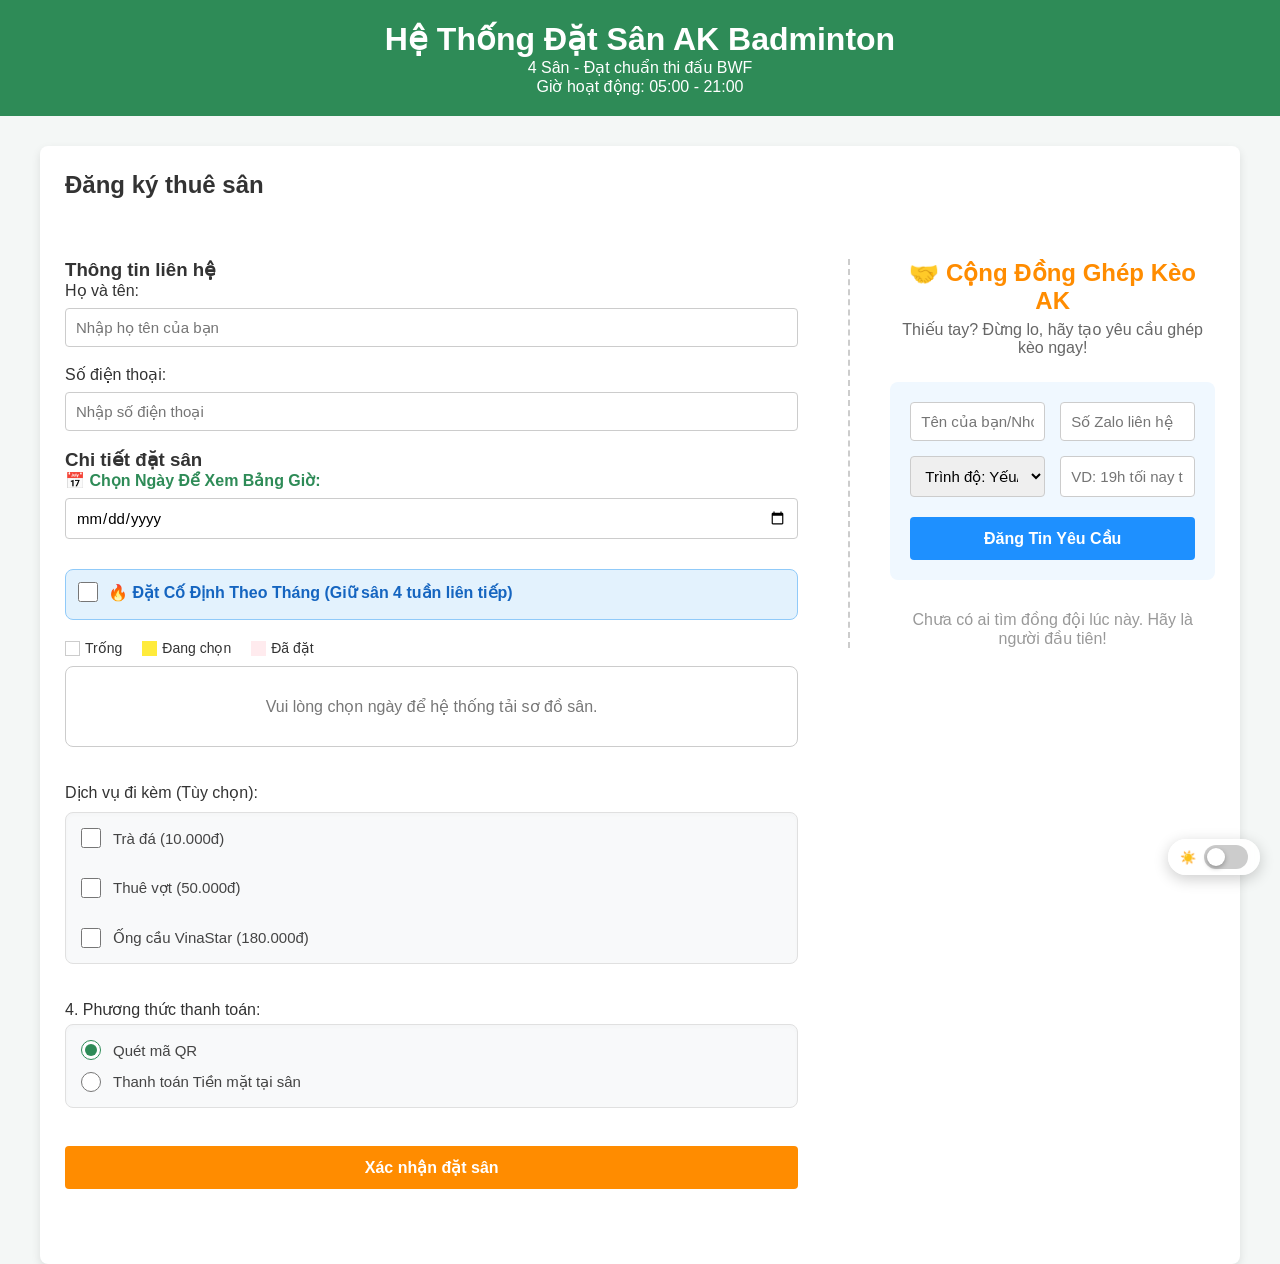
==== index.html @ 16381c59 "Add files via upload" ====
<!DOCTYPE html>
<html lang="vi">
<head>
    <meta charset="UTF-8">
    <meta name="viewport" content="width=device-width, initial-scale=1.0">
    <title>AK Badminton</title>
    <link rel="stylesheet" href="style.css">
    <script src="https://cdn.jsdelivr.net/npm/canvas-confetti@1.6.0/dist/confetti.browser.min.js"></script>
</head>
<body>

    <label class="theme-toggle-container" for="theme-toggle-checkbox">
        <span id="theme-label-text" class="theme-label-text">☀️</span>
        <div class="ios-switch">
            <input type="checkbox" id="theme-toggle-checkbox">
            <span class="slider"></span>
        </div>
    </label>

    <header>
        <h1>Hệ Thống Đặt Sân AK Badminton</h1>
        <p>4 Sân - Đạt chuẩn thi đấu BWF</p>
        <p>Giờ hoạt động: 05:00 - 21:00</p>
    </header>

    <main>
        <h2>Đăng ký thuê sân</h2>
        
        <form id="booking-form">
            <h3>Thông tin liên hệ</h3>
            <label for="customer-name">Họ và tên:</label>
            <input type="text" id="customer-name" placeholder="Nhập họ tên của bạn" required>
            <br><br>

            <label for="customer-phone">Số điện thoại:</label>
            <input type="tel" id="customer-phone" placeholder="Nhập số điện thoại" required>
            <br><br>

            <h3>Chi tiết đặt sân</h3>

            <label for="booking-date" style="font-size: 16px; font-weight: bold; color: #2E8B57;">📅 Chọn Ngày Để Xem Bảng Giờ:</label>
            <input type="date" id="booking-date" required style="margin-bottom: 15px;">
            
            <div class="recurring-box">
                <label class="recurring-label">
                    <input type="checkbox" id="recurring-booking" class="recurring-checkbox"> 
                    🔥 Đặt Cố Định Theo Tháng (Giữ sân 4 tuần liên tiếp)
                </label>
            </div>

            <div class="matrix-legend" style="display: flex; gap: 20px; margin-top: 20px; margin-bottom: 10px; font-size: 14px;">
                <span style="display: flex; align-items: center; gap: 5px;"><div style="width:15px; height:15px; border:1px solid #ccc; background:#fff;"></div> Trống</span>
                <span style="display: flex; align-items: center; gap: 5px;"><div style="width:15px; height:15px; background:#ffeb3b;"></div> Đang chọn</span>
                <span style="display: flex; align-items: center; gap: 5px;"><div style="width:15px; height:15px; background:#ffebee;"></div> Đã đặt</span>
            </div>

            <div class="matrix-container" id="matrix-container">
                <p style="text-align:center; color:#777; padding: 30px;">Vui lòng chọn ngày để hệ thống tải sơ đồ sân.</p>
            </div>
            <br><br>
        
            <label>Dịch vụ đi kèm (Tùy chọn):</label>
            <div class="services-group">
                <label><input type="checkbox" class="service-item" value="Trà đá" data-price="10000"> Trà đá (10.000đ)</label><br>
                <label><input type="checkbox" class="service-item" value="Thuê vợt" data-price="50000"> Thuê vợt (50.000đ)</label><br>
                <label><input type="checkbox" class="service-item" value="Ống cầu" data-price="180000"> Ống cầu VinaStar (180.000đ)</label>
            </div>
            <br><br>

            <label>4. Phương thức thanh toán:</label>
            <div class="services-group" style="margin-top: 5px;">
                <label><input type="radio" name="payment-method" value="qr" checked> Quét mã QR</label>
                <label><input type="radio" name="payment-method" value="cash"> Thanh toán Tiền mặt tại sân</label>
            </div>
            <br>

            <button type="submit" id="submit-btn">Xác nhận đặt sân</button>
        </form>

        <div id="booking-ticket" style="display: none;">
            <h3>🎟️ PHIẾU ĐẶT SÂN AK Badminton</h3>
            <p><strong>Khách hàng:</strong> <span id="ticket-name"></span></p>
            <p><strong>Liên hệ:</strong> <span id="ticket-contact"></span></p>
            <p><strong>Ngày đặt:</strong> <span id="ticket-date"></span></p>
            <p><strong>Sân:</strong> <span id="ticket-court"></span></p>
            <p><strong>Thời gian:</strong> <span id="ticket-time"></span></p>
            <p><strong>Dịch vụ thêm:</strong> <span id="ticket-services"></span></p>
            <hr style="margin: 15px 0; border: 0; border-top: 1px solid #ccc;">
            <p class="total-price">TỔNG TIỀN: <span id="ticket-total">0</span> VNĐ</p>
            <p class="thank-you">Cảm ơn bạn đã lựa chọn hệ thống sân của chúng tôi!</p>
            
            <button id="send-zalo-btn" style="background-color: #0068ff; margin-top: 15px;">💬 Gửi Phiếu Cho Lễ Tân (Zalo)</button>
        </div>
        
        <div class="matchmaking-section">
            <h2>🤝 Cộng Đồng Ghép Kèo AK</h2>
            <p class="subtitle">Thiếu tay? Đừng lo, hãy tạo yêu cầu ghép kèo ngay!</p>

            <form id="match-form" class="match-form">
                <input type="text" id="match-name" placeholder="Tên của bạn/Nhóm" required>
                <input type="tel" id="match-phone" placeholder="Số Zalo liên hệ" required>
                
                <select id="match-level">
                    <option value="Yếu/Mới chơi">Trình độ: Yếu/Mới chơi</option>
                    <option value="Trung Bình">Trình độ: Trung Bình</option>
                    <option value="Khá/Giỏi">Trình độ: Khá/Giỏi</option>
                </select>

                <input type="text" id="match-time" placeholder="VD: 19h tối nay tại Sân 3" required>
                
                <button type="submit" id="post-match-btn">Đăng Tin Yêu Cầu</button>
            </form>

            <div id="match-board" class="match-board">
                </div>
        </div>
        
    </main>

    <div id="payment-modal" class="modal-overlay" style="display: none;">
        <div class="modal-content">
            <span class="close-modal-x" id="cancel-modal-x">&times;</span>
            
            <h3>💳 Thanh Toán Đơn Hàng</h3>
            <p>Vui lòng chuyển khoản chính xác số tiền:</p>
            <p id="countdown-timer" style="color: #d32f2f; font-weight: bold; margin-top: 10px;"></p>
            <p class="modal-total-price"><span id="modal-total-amount">0</span> VNĐ</p>

            <img id="qr-image" src="https://api.qrserver.com/v1/create-qr-code/?size=200x200&data=SimulatedPaymentAKBadminton" alt="Mã QR Thanh Toán Giả Lập" class="qr-code-img">

            <p id="payment-instruction" class="instruction">Quét mã bằng ứng dụng Ngân hàng hoặc Ví điện tử (Momo/ZaloPay).</p>
            <p class="note">*Lưu ý: Hệ thống sẽ xác nhận ngay khi nhận được tiền.</p>

            <div class="modal-buttons">
                <button type="button" id="confirm-payment-btn" class="pay-btn">Tôi Đã Thanh Toán</button>
                <button type="button" id="cancel-payment-btn" class="cancel-btn">Hủy Bỏ</button>
            </div>
        </div>
    </div>
    <div id="toast-container"></div>

    <script src="script.js"></script>
</body>
</html>
---- style.css ----
/* =========================================
   1. CẤU HÌNH CƠ BẢN TỔNG THỂ
   ========================================= */
* { margin: 0; padding: 0; box-sizing: border-box; font-family: 'Segoe UI', Tahoma, sans-serif; }
body { background-color: #f4f7f6; color: #333; }
header { background-color: #2E8B57; color: white; text-align: center; padding: 20px 0; margin-bottom: 30px; }
main { max-width: 500px; margin: 0 auto; background-color: white; padding: 25px; border-radius: 8px; box-shadow: 0 4px 10px rgba(0,0,0,0.1); }
input, select { width: 100%; padding: 10px; margin-top: 8px; border: 1px solid #ccc; border-radius: 4px; font-size: 15px; }
button { width: 100%; padding: 12px; background-color: #ff8c00; color: white; border: none; border-radius: 4px; font-size: 16px; font-weight: bold; cursor: pointer; margin-top: 20px; }
button:hover { background-color: #e67e22; transition: 0.3s; }

/* =========================================
   2. NÚT GẠT DARK MODE (IOS STYLE - Ở DƯỚI ĐÁY)
   ========================================= */
.theme-toggle-container {
    position: fixed !important; 
    bottom: 25px !important; /* Dời nút xuống cách đáy màn hình 25px */
    right: 20px !important;  /* Nằm sát lề phải */
    top: auto !important; /* Bắt buộc phải có dòng này để xóa lệnh dính trên đỉnh */
    z-index: 9999 !important; 
    display: flex;
    align-items: center;
    gap: 8px;
    background: rgba(255, 255, 255, 0.9); 
    padding: 6px 12px; 
    border-radius: 30px;
    box-shadow: 0 4px 15px rgba(0,0,0,0.2);
    backdrop-filter: blur(5px);
    transition: all 0.3s ease;
    cursor: pointer; /* Biến toàn bộ khối thành con trỏ bấm */
}

.theme-label-text {
    font-size: 13px;
    font-weight: bold;
    color: #333;
    transition: 0.3s;
    cursor: pointer;
}

.ios-switch {
    position: relative;
    display: inline-block;
    width: 44px;
    height: 24px;
}

.ios-switch input { 
    position: absolute; 
    opacity: 0; 
    width: 0; 
    height: 0; 
    cursor: pointer;
}

.slider {
    position: absolute; cursor: pointer;
    top: 0; left: 0; right: 0; bottom: 0;
    background-color: #ccc; transition: .4s; border-radius: 24px;
}

.slider:before {
    position: absolute; content: "";
    height: 18px; width: 18px; left: 3px; bottom: 3px;
    background-color: white; transition: .4s; border-radius: 50%;
    box-shadow: 0 2px 5px rgba(0,0,0,0.3);
}

input:checked + .slider { background-color: #00c853; }
input:checked + .slider:before { transform: translateX(20px); }

/* =========================================
   3. SƠ ĐỒ SÂN CẦU LÔNG (4 SÂN)
   ========================================= */
.court-map-container {
    display: grid;
    grid-template-columns: repeat(4, 1fr); 
    gap: 12px;
    margin-top: 10px;
    margin-bottom: 25px;
}

.court-item {
    background-color: #e8f5e9; 
    border: 2px solid #4caf50;
    border-radius: 8px;
    text-align: center;
    padding: 20px 0;
    cursor: pointer;
    font-weight: bold;
    color: #2e7d32;
    transition: all 0.2s;
    background-image: linear-gradient(to bottom, transparent 48%, #fff 48%, #fff 52%, transparent 52%);
}

.court-item:hover { background-color: #c8e6c9; transform: translateY(-3px); box-shadow: 0 4px 8px rgba(0,0,0,0.1); }
.court-item.selected {
    background-color: #ff9800; border-color: #e65100; color: white;
    box-shadow: 0 4px 12px rgba(255, 152, 0, 0.4);
    background-image: none; transform: scale(1.05); 
}

/* =========================================
   4. BẢNG MA TRẬN THỜI GIAN (TIMELINE GRID)
   ========================================= */
#timeline-section {
    margin-bottom: 25px; background: #fdfdfd; padding: 15px; border-radius: 8px;
    border: 1px solid #e0e0e0; box-shadow: inset 0 2px 4px rgba(0,0,0,0.02);
}

.timeline-legend { display: flex; gap: 15px; margin-bottom: 15px; font-size: 13px; color: #555; }
.legend-box { width: 16px; height: 16px; display: inline-block; border-radius: 3px; vertical-align: middle;}
.legend-box.available { background: #e8f5e9; border: 1px solid #4caf50; }
.legend-box.booked { background: #ffebee; border: 1px solid #f44336; }

.timeline-grid { overflow-x: auto; padding-bottom: 10px; }
.court-row { display: flex; align-items: center; margin-bottom: 8px; min-width: 750px; }
.court-name { width: 65px; font-weight: bold; font-size: 13px; color: #333; }

.time-blocks { display: flex; flex: 1; border: 1px solid #ccc; border-radius: 6px; overflow: hidden; }
.time-block {
    flex: 1; text-align: center; font-size: 11px; padding: 6px 0; 
    border-right: 1px solid #ccc; font-weight: bold; cursor: default;
}
.time-block:last-child { border-right: none; }
.time-block.available { background: #e8f5e9; color: #2e7d32; }
.time-block.booked { background: #ffebee; color: #c62828; text-decoration: line-through; opacity: 0.8; }

/* =========================================
   5. GIAO DIỆN CHỌN GIỜ ĐỘNG (TIME SLOTS)
   ========================================= */
.time-slots-grid { display: grid; grid-template-columns: repeat(3, 1fr); gap: 10px; margin-top: 10px; }
.time-slot {
    padding: 10px; border-radius: 6px; text-align: center; font-size: 14px;
    cursor: pointer; border: 1px solid #ccc; background: #fff; color: #333; transition: all 0.2s;
}
.time-slot.available:hover { border-color: #2E8B57; color: #2E8B57; box-shadow: 0 2px 5px rgba(0,0,0,0.1); }
.time-slot.available.selected { background: #2E8B57; color: #fff; border-color: #1e613c; font-weight: bold; transform: scale(1.05); }
.time-slot.booked { background: #f5f5f5; color: #aaa; text-decoration: line-through; cursor: not-allowed; border-color: #eee; opacity: 0.7;}

/* =========================================
   6. DỊCH VỤ VÀ THANH TOÁN (CHECKBOX & RADIO) 
   ========================================= */
.services-group {
    background-color: #f8f9fa; 
    border: 1px solid #e0e0e0; 
    border-radius: 8px; 
    padding: 15px; 
    margin-top: 10px; 
    box-shadow: inset 0 2px 4px rgba(0,0,0,0.02); 
}

.services-group label { 
    display: flex; 
    justify-content: flex-start; /* Ép tất cả dồn sang trái thẳng hàng */
    align-items: center; 
    margin-bottom: 12px; 
    font-size: 15px; 
    color: #444; 
    cursor: pointer; 
    transition: 0.2s; 
}

.services-group label:last-child { 
    margin-bottom: 0; 
}

.services-group label:hover { 
    color: #2E8B57; 
    font-weight: bold; 
}

/* Áp dụng chung cho cả ô vuông (Checkbox) và nút tròn (Radio) */
.services-group input[type="checkbox"],
.services-group input[type="radio"] { 
    width: 20px; 
    height: 20px; 
    margin-right: 12px; 
    margin-top: 0; 
    accent-color: #2E8B57; /* Đổi nút thành màu xanh lá đồng bộ */
    cursor: pointer; 
    flex-shrink: 0; /* Giữ nút luôn tròn, không bị móp khi màn hình nhỏ */
}

.total-price {
    font-size: 20px !important; color: #d32f2f !important; font-weight: 900; 
    background-color: #ffebee; padding: 12px; border-radius: 6px; text-align: center;
    border: 1px dashed #d32f2f; margin-top: 15px;
}

/* =========================================
   7. PHIẾU ĐẶT SÂN VÀ BẢNG GHÉP KÈO
   ========================================= */
#booking-ticket { margin-top: 30px; padding: 20px; background-color: #e8f5e9; border: 2px dashed #2E8B57; border-radius: 8px; text-align: center; }
#booking-ticket h3 { color: #2E8B57; margin-bottom: 15px; }
#booking-ticket p { margin: 8px 0; font-size: 16px; color: #333; }
.thank-you { font-style: italic; color: #555; }

.matchmaking-section { margin-top: 50px; padding-top: 30px; border-top: 2px dashed #ccc; }
.matchmaking-section h2 { color: #ff8c00; text-align: center; margin-bottom: 5px; }
.matchmaking-section .subtitle { text-align: center; color: #666; margin-bottom: 25px; }
.match-form { display: grid; grid-template-columns: 1fr 1fr; gap: 15px; background-color: #f0f8ff; padding: 20px; border-radius: 8px; margin-bottom: 30px; }
.match-form input, .match-form select { margin-top: 0; }
#post-match-btn { grid-column: span 2; background-color: #1E90FF; margin-top: 5px; }
#post-match-btn:hover { background-color: #187bcd; }
.match-board { display: grid; grid-template-columns: 1fr; gap: 15px; }
.match-card {
    background-color: white; border-left: 5px solid #ff8c00; padding: 15px;
    border-radius: 6px; box-shadow: 0 2px 8px rgba(0,0,0,0.1);
    display: flex; justify-content: space-between; align-items: center;
}
.match-info h4 { color: #333; margin-bottom: 5px; font-size: 18px; }
.match-info p { margin: 3px 0; font-size: 14px; color: #555; }
.match-tag {
    display: inline-block; background-color: #e0f7fa; color: #00838f;
    padding: 3px 8px; border-radius: 12px; font-size: 12px; font-weight: bold; margin-top: 5px;
}
.contact-btn {
    background-color: #25D366; color: white; text-decoration: none;
    padding: 10px 15px; border-radius: 6px; font-weight: bold; font-size: 14px;
}
.contact-btn:hover { background-color: #20bd5a; }

/* =========================================
   8. POP-UP (MODAL) THANH TOÁN
   ========================================= */
.modal-overlay {
    position: fixed; top: 0; left: 0; width: 100%; height: 100%;
    background-color: rgba(0,0,0,0.6); display: flex; justify-content: center; align-items: center; z-index: 9999; 
}
.modal-content {
    background-color: white; padding: 30px; border-radius: 12px; width: 90%; 
    max-width: 450px; text-align: center; position: relative; 
    box-shadow: 0 10px 25px rgba(0,0,0,0.2); animation: modalFadeIn 0.3s ease-out; 
}
@keyframes modalFadeIn { from { opacity: 0; transform: scale(0.9); } to { opacity: 1; transform: scale(1); } }
.close-modal-x { position: absolute; top: 10px; right: 15px; font-size: 24px; color: #999; cursor: pointer; }
.close-modal-x:hover { color: #333; }
.modal-content h3 { color: #2E8B57; margin-bottom: 15px; }
.modal-total-price {
    font-size: 26px; color: #d32f2f; font-weight: bold;
    margin: 10px 0 20px 0; background-color: #ffebee; padding: 10px; border-radius: 4px;
}
.qr-code-img { width: 200px; height: 200px; border: 1px solid #eee; padding: 5px; margin-bottom: 15px; }
.instruction { font-size: 14px; color: #555; }
.note { font-size: 12px; color: #888; font-style: italic; margin-top: 5px; margin-bottom: 25px;}

.modal-buttons { display: flex; gap: 15px; justify-content: center; }
.modal-buttons button { width: auto; margin-top: 0; padding: 12px 24px; }
.pay-btn { background-color: #2E8B57; }
.pay-btn:hover { background-color: #1e613c; }
.cancel-btn { background-color: #757575; }
.cancel-btn:hover { background-color: #616161; }

/* =========================================
   9. GIAO DIỆN TỐI (DARK MODE) NÂNG CẤP PREMIUM
   ========================================= */
body.dark-theme { background-color: #121212; color: #e4e6eb; }

/* Nút gạt Dark Mode */
body.dark-theme .theme-toggle-container { 
    background: rgba(30, 30, 30, 0.85); 
    box-shadow: 0 4px 12px rgba(0,0,0,0.6); 
    border: 1px solid #444; 
}
body.dark-theme .theme-label-text { color: #e4e6eb; }

/* Header & Khung Main */
body.dark-theme header { 
    background: linear-gradient(135deg, #162b1d, #121212); 
    border-bottom: 2px solid #2e7d32; 
    box-shadow: 0 4px 15px rgba(0,0,0,0.3); 
}
body.dark-theme header h1 { color: #ffffff; text-shadow: none; }
body.dark-theme header p { color: #81c784; }

body.dark-theme main, body.dark-theme .modal-content { 
    background-color: #1e1e1e; /* Màu xám nâng cấp tầng 1 */
    box-shadow: 0 8px 24px rgba(0,0,0,0.4); 
    border: 1px solid #333;
}

/* Chữ & Tiêu đề */
body.dark-theme h2, body.dark-theme h3, body.dark-theme label { color: #e4e6eb; }
body.dark-theme .subtitle, body.dark-theme p { color: #b0b3b8; }

/* Ô nhập liệu (Inputs) - Thêm viền phát sáng khi bấm */
body.dark-theme input[type="text"], 
body.dark-theme input[type="tel"], 
body.dark-theme input[type="email"], 
body.dark-theme input[type="date"], 
body.dark-theme select { 
    background-color: #242526; 
    color: #ffffff; 
    border: 1px solid #444; 
    transition: 0.2s;
}
body.dark-theme input::placeholder { color: #777; }
body.dark-theme input:focus, body.dark-theme select:focus { 
    border-color: #00c853; 
    background-color: #2a2b2d;
    box-shadow: 0 0 0 2px rgba(0, 200, 83, 0.2); /* Hiệu ứng Glow xịn xò */
}

/* Nhóm Dịch vụ & Thanh toán (Tạo khối nổi) */
body.dark-theme .services-group { 
    background-color: #242526; /* Màu xám tầng 2, sáng hơn nền main */
    border-color: #3a3b3c; 
    box-shadow: none;
}
body.dark-theme .services-group label { color: #e4e6eb !important; }
body.dark-theme .services-group label:hover { color: #00c853 !important; }
body.dark-theme .services-group input[type="checkbox"],
body.dark-theme .services-group input[type="radio"] {
    accent-color: #00c853;
}

/* Sơ đồ Sân (Style mới sang trọng hơn) */
body.dark-theme .court-item { 
    background-color: #242526; 
    border-color: #2e7d32; 
    color: #81c784; 
    background-image: linear-gradient(to bottom, transparent 48%, #3a3b3c 48%, #3a3b3c 52%, transparent 52%); 
}
body.dark-theme .court-item:hover { background-color: #1b5e20; color: #fff; }
body.dark-theme .court-item.selected { 
    background-color: #ff9800; 
    border-color: #f57c00; 
    color: #fff; 
    box-shadow: 0 4px 12px rgba(255, 152, 0, 0.3);
}

/* Bảng Ma trận Lịch (Timeline) */
body.dark-theme #timeline-section { background: #242526; border-color: #3a3b3c; }
body.dark-theme .timeline-legend { color: #b0b3b8; }
body.dark-theme .court-name { color: #e4e6eb; }
body.dark-theme .time-blocks { border-color: #444; }
body.dark-theme .time-block { border-color: #444; }
body.dark-theme .time-block.available { background: #1e3c28; color: #81c784; }
body.dark-theme .time-block.booked { background: #4a1919; color: #e57373; opacity: 0.8; }

/* Giờ động (Time slots) */
body.dark-theme .time-slot { background: #242526; color: #e4e6eb; border-color: #444; }
body.dark-theme .time-slot.available:hover { border-color: #00c853; color: #00c853; background: #1a2e20; }
body.dark-theme .time-slot.available.selected { background: #00c853; color: #fff; border-color: #00c853; }
body.dark-theme .time-slot.booked { background: #1a1a1a; color: #666; border-color: #333; }

/* Phiếu Đặt Sân & Ghép Kèo */
body.dark-theme .matchmaking-section { border-color: #444; }
body.dark-theme .match-form { background-color: #242526; }
body.dark-theme .match-card { background-color: #242526; border-left: 5px solid #ff8c00; box-shadow: 0 2px 8px rgba(0,0,0,0.3); }
body.dark-theme .match-info h4 { color: #e4e6eb; }
body.dark-theme #booking-ticket { background-color: #1a2e20; border-color: #2e7d32; }
body.dark-theme #booking-ticket h3 { color: #a5d6a7; }
body.dark-theme #booking-ticket p { color: #e4e6eb; }
body.dark-theme #booking-ticket p strong { color: #81c784; }
body.dark-theme #booking-ticket span { color: #ffffff; }
body.dark-theme #booking-ticket hr { border-top-color: #2e7d32 !important; }
body.dark-theme #booking-ticket .thank-you { color: #a5d6a7 !important; }
body.dark-theme .total-price { background-color: #4a1919; color: #ff8a80 !important; border-color: #d32f2f; }

/* Fix ô Tổng tiền trong Pop-up Thanh toán khi bật Dark Mode */
body.dark-theme .modal-total-price {
    background-color: #3e1f1f; /* Nền màu đỏ đô (rất tối) để tệp với nền đen */
    color: #ff8a80 !important; /* Chữ số tiền màu đỏ sáng/hồng cam cực kỳ nổi bật */
    border: 1px dashed #d32f2f; /* Thêm viền đứt quãng màu đỏ để làm điểm nhấn */
}

/* =========================================
   10. THÔNG BÁO POP-UP TRUNG TÂM (CÓ MÀN XÁM KHÓA NỀN)
   ========================================= */
#toast-container { 
    position: fixed; 
    top: 0; left: 0; width: 100%; height: 100%; /* Phủ kín toàn bộ màn hình */
    background: rgba(0, 0, 0, 0.5); /* Nền xám mờ */
    backdrop-filter: blur(3px); /* Làm mờ cảnh vật phía sau */
    z-index: 99999; 
    display: flex; 
    justify-content: center; /* Căn giữa ngang */
    align-items: center; /* Căn giữa dọc */
    
    /* Mặc định ẩn tấm rèm đi */
    opacity: 0;
    visibility: hidden;
    transition: all 0.3s ease;
}

/* Khi có class 'show', tấm rèm sẽ hiện ra và chặn mọi thao tác */
#toast-container.show {
    opacity: 1;
    visibility: visible;
    pointer-events: auto; /* KHÓA CHẶT thao tác trên trang web phía dưới */
}

.custom-toast { 
    background: rgba(255, 255, 255, 0.98); 
    border-top: 6px solid #ff9800; 
    padding: 25px 40px; 
    border-radius: 16px; 
    box-shadow: 0 15px 40px rgba(0,0,0,0.3); 
    display: flex; 
    flex-direction: column; 
    align-items: center; 
    text-align: center;
    gap: 15px; 
    
    opacity: 0;
    transform: scale(0.8); 
    animation: popUpIn 0.4s cubic-bezier(0.175, 0.885, 0.32, 1.275) forwards; 
    color: #333; 
    font-weight: bold; 
    font-size: 16px; 
    min-width: 320px; 
    line-height: 1.5; 
}

.custom-toast.success { border-top-color: #00c853; }
.custom-toast.error { border-top-color: #f44336; }

@keyframes popUpIn { to { opacity: 1; transform: scale(1); } }
@keyframes popUpOut { to { opacity: 0; transform: scale(0.8); } }

/* Tương thích Dark Mode */
body.dark-theme .custom-toast { 
    background: rgba(36, 37, 38, 0.98); 
    color: #e4e6eb; 
    box-shadow: 0 15px 50px rgba(0,0,0,0.6); 
}
/* =========================================
   11. RESPONSIVE - GIAO DIỆN RIÊNG CHO PC / LAPTOP
   ========================================= */
/* Lệnh @media này chỉ tự động kích hoạt khi màn hình rộng từ 1024px trở lên (Máy tính) */
@media (min-width: 1024px) {
    main {
        max-width: 1200px; /* Mở rộng khung chính, không bị bóp nghẹt 500px như trên điện thoại */
        display: grid;
        grid-template-columns: 2fr 1fr; /* Chia màn hình làm 2 phần: Trái chiếm 2/3, Phải chiếm 1/3 */
        gap: 50px; /* Khoảng cách rộng rãi giữa 2 cột */
        align-items: start; /* Chống kéo giãn chiều cao các khối */
    }

    /* Ép Tiêu đề "Đăng ký thuê sân" nằm trải dài ở hàng trên cùng */
    main > h2 {
        grid-column: 1 / -1;
        margin-bottom: 10px;
    }

    /* GOM CỘT TRÁI: Dành trọn vẹn cho Form đặt sân và Phiếu vé */
    #booking-form, #booking-ticket {
        grid-column: 1 / 2;
    }

    /* GOM CỘT PHẢI: Đẩy bảng "Cộng đồng ghép kèo" sang làm thanh Sidebar bên phải */
    .matchmaking-section {
        grid-column: 2 / 3;
        grid-row: 2 / 4;
        margin-top: 0;
        padding-top: 0;
        border-top: none; /* Bỏ đường gạch ngang chia tách cũ */
        border-left: 2px dashed #ccc; /* Thêm đường gạch dọc ngăn cách 2 bên */
        padding-left: 40px; /* Đẩy nội dung cách xa đường kẻ */
    }

    /* Tương thích Dark Mode cho đường kẻ dọc */
    body.dark-theme .matchmaking-section {
        border-left-color: #444;
    }

    /* TỐI ƯU UX CHO PC: 
       Màn hình rộng nên ta dàn các Nút chọn giờ thành 6 cột thay vì 3 cột như điện thoại */
    .time-slots-grid {
        grid-template-columns: repeat(6, 1fr);
        gap: 15px;
    }
}
/* =========================================
   12. TÍNH NĂNG ĐẶT CỐ ĐỊNH THEO THÁNG
   ========================================= */
.recurring-box {
    margin-top: 15px; background-color: #e3f2fd; border: 1px solid #90caf9;
    padding: 12px; border-radius: 8px; transition: 0.3s;
}
.recurring-label {
    display: flex; align-items: center; color: #1565c0 !important;
    font-weight: bold; cursor: pointer; margin-bottom: 5px !important;
}
.recurring-checkbox {
    width: 20px; height: 20px; margin-right: 10px; margin-top: 0; accent-color: #1565c0; cursor: pointer;
}
.recurring-note { font-size: 13px; color: #555; margin-left: 30px; font-style: italic; }

/* Tương thích Dark Mode */
body.dark-theme .recurring-box { background-color: #0d233a; border-color: #1565c0; }
body.dark-theme .recurring-label { color: #64b5f6 !important; }
body.dark-theme .recurring-note { color: #b0b3b8; }

/* Style cho nút bấm mượt mà hơn */
button {
    /* ... (giữ lại các style cũ của bạn) ... */
    
    /* Thêm transition cho tất cả các thuộc tính */
    transition: all 0.3s cubic-bezier(0.175, 0.885, 0.32, 1.275); 
}

/* Hiệu ứng di chuột (Hover) */
button:hover {
    transform: translateY(-3px); /* Nút bay lên nhẹ */
    box-shadow: 0 5px 15px rgba(0, 0, 0, 0.2); /* Thêm bóng đổ */
}

/* Hiệu ứng khi Click (Active) */
button:active {
    transform: translateY(1px) scale(0.97); /* Nút nhún xuống và thu nhỏ */
}

/* Animation cho Phiếu vé */
@keyframes ticketPopIn {
    0% {
        opacity: 0;
        transform: translateY(30px) scale(0.95); /* Chỉ trượt nhẹ từ dưới lên và hơi thu nhỏ */
    }
    100% {
        opacity: 1;
        transform: translateY(0) scale(1); /* Trở về vị trí gốc tĩnh tại */
    }
}

#booking-ticket {
    /* Thêm animation đã sửa */
    animation: ticketPopIn 0.5s cubic-bezier(0.175, 0.885, 0.32, 1.275) forwards;
    /* Đảm bảo nó không bị văng ra ngoài */
    transform-origin: center top; 
}

/* Animation cho các thẻ kèo mới */
@keyframes matchCardFadeIn {
    0% {
        opacity: 0;
        transform: translateX(-20px);
    }
    100% {
        opacity: 1;
        transform: translateX(0);
    }
}

.match-card {
    /* ... (giữ lại các style cũ) ... */
    
    /* Thêm animation nhỏ */
    animation: matchCardFadeIn 0.5s ease-out forwards;
}

/* Hiệu ứng hover cho thẻ kèo */
.match-card:hover {
    border-color: #ff9800; /* Đổi màu viền khi hover */
}

/* =========================================
   14. BẢNG MATRIX GRID (STYLE B-ZONE)
   ========================================= */
.matrix-container {
    width: 100%; overflow-x: auto; border: 1px solid #ccc; border-radius: 8px; background: #fff;
}
.matrix-table {
    width: 100%; border-collapse: collapse; min-width: 500px;
}
.matrix-table th, .matrix-table td {
    border: 1px solid #eee; text-align: center; padding: 12px 5px; font-size: 14px; transition: 0.2s;
}
.matrix-table th { background-color: #1e88e5; color: white; position: sticky; top: 0; z-index: 2; font-weight: bold;}
.matrix-table th.time-col { background-color: #1565c0; left: 0; z-index: 3; width: 65px; }
.matrix-table td.time-col { background-color: #f8f9fa; font-weight: bold; position: sticky; left: 0; z-index: 1; color: #333; border-right: 2px solid #ccc;}

/* Trạng thái các ô */
.matrix-cell { cursor: pointer; background-color: #fff; }
.matrix-cell:hover:not(.booked) { background-color: #e3f2fd; }
.matrix-cell.selected { background-color: #ffeb3b; font-weight: bold; color: #d32f2f; box-shadow: inset 0 0 5px rgba(0,0,0,0.2); }
.matrix-cell.booked { background-color: #ffebee; color: #c62828; cursor: not-allowed; opacity: 0.7;}

/* Tương thích Dark Mode */
body.dark-theme .matrix-container { background: #242526; border-color: #444; }
body.dark-theme .matrix-table th { background-color: #1e3c28; }
body.dark-theme .matrix-table th.time-col { background-color: #152b1c; }
body.dark-theme .matrix-table td, body.dark-theme .matrix-table th { border-color: #444; }
body.dark-theme .matrix-table td.time-col { background-color: #1e1e1e; color: #e4e6eb; border-right-color: #555; }
body.dark-theme .matrix-cell { background-color: #242526; color: #e4e6eb; }
body.dark-theme .matrix-cell:hover:not(.booked) { background-color: #3a3b3c; }
body.dark-theme .matrix-cell.selected { background-color: #ffb300; color: #111; }
body.dark-theme .matrix-cell.booked { background-color: #4a1919; color: #ff8a80; }
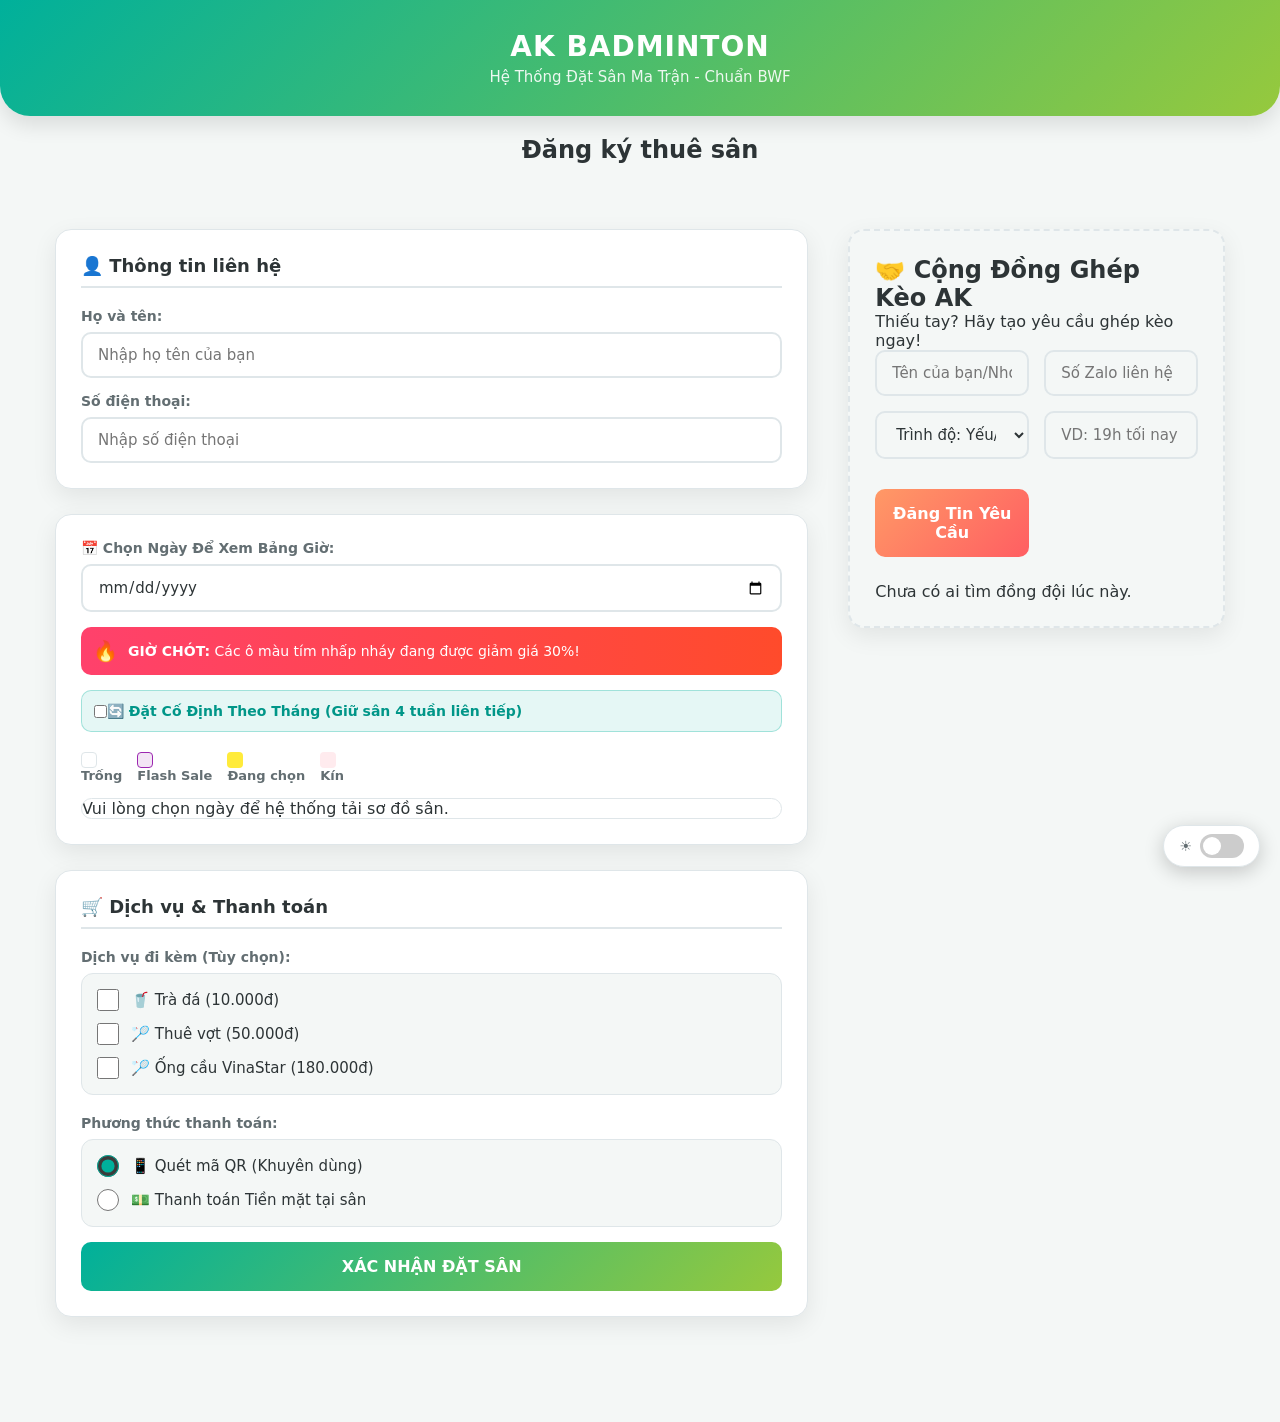
==== commit 4c11cf0a: "Add files via upload" ====
--- a/index.html
+++ b/index.html
@@ -3,9 +3,10 @@
 <head>
     <meta charset="UTF-8">
     <meta name="viewport" content="width=device-width, initial-scale=1.0">
-    <title>AK Badminton</title>
+    <title>AK Badminton - Premium Booking</title>
     <link rel="stylesheet" href="style.css">
     <script src="https://cdn.jsdelivr.net/npm/canvas-confetti@1.6.0/dist/confetti.browser.min.js"></script>
+    <script src="https://cdnjs.cloudflare.com/ajax/libs/html2canvas/1.4.1/html2canvas.min.js"></script>
 </head>
 <body>
 
@@ -17,84 +18,112 @@
         </div>
     </label>
 
-    <header>
-        <h1>Hệ Thống Đặt Sân AK Badminton</h1>
-        <p>4 Sân - Đạt chuẩn thi đấu BWF</p>
-        <p>Giờ hoạt động: 05:00 - 21:00</p>
+    <header class="fancy-header">
+        <h1>AK Badminton</h1>
+        <p>Hệ Thống Đặt Sân Ma Trận - Chuẩn BWF</p>
     </header>
 
-    <main>
-        <h2>Đăng ký thuê sân</h2>
+    <main class="premium-layout">
+        <h2 class="main-title">Đăng ký thuê sân</h2>
         
         <form id="booking-form">
-            <h3>Thông tin liên hệ</h3>
-            <label for="customer-name">Họ và tên:</label>
-            <input type="text" id="customer-name" placeholder="Nhập họ tên của bạn" required>
-            <br><br>
-
-            <label for="customer-phone">Số điện thoại:</label>
-            <input type="tel" id="customer-phone" placeholder="Nhập số điện thoại" required>
-            <br><br>
-
-            <h3>Chi tiết đặt sân</h3>
-
-            <label for="booking-date" style="font-size: 16px; font-weight: bold; color: #2E8B57;">📅 Chọn Ngày Để Xem Bảng Giờ:</label>
-            <input type="date" id="booking-date" required style="margin-bottom: 15px;">
             
-            <div class="recurring-box">
-                <label class="recurring-label">
-                    <input type="checkbox" id="recurring-booking" class="recurring-checkbox"> 
-                    🔥 Đặt Cố Định Theo Tháng (Giữ sân 4 tuần liên tiếp)
-                </label>
+            <div class="premium-card">
+                <h3>👤 Thông tin liên hệ</h3>
+                <label for="customer-name">Họ và tên:</label>
+                <input type="text" id="customer-name" placeholder="Nhập họ tên của bạn" required>
+                
+                <label for="customer-phone" style="margin-top: 15px; display: block;">Số điện thoại:</label>
+                <input type="tel" id="customer-phone" placeholder="Nhập số điện thoại" required>
             </div>
 
-            <div class="matrix-legend" style="display: flex; gap: 20px; margin-top: 20px; margin-bottom: 10px; font-size: 14px;">
-                <span style="display: flex; align-items: center; gap: 5px;"><div style="width:15px; height:15px; border:1px solid #ccc; background:#fff;"></div> Trống</span>
-                <span style="display: flex; align-items: center; gap: 5px;"><div style="width:15px; height:15px; background:#ffeb3b;"></div> Đang chọn</span>
-                <span style="display: flex; align-items: center; gap: 5px;"><div style="width:15px; height:15px; background:#ffebee;"></div> Đã đặt</span>
+            <div class="premium-card matrix-card">
+                <label for="booking-date" class="highlight-label">📅 Chọn Ngày Để Xem Bảng Giờ:</label>
+                <input type="date" id="booking-date" required>
+                
+                <div class="flash-sale-banner">
+                    <span class="fire-icon">🔥</span>
+                    <span><strong>GIỜ CHÓT:</strong> Các ô màu tím nhấp nháy đang được giảm giá 30%!</span>
+                </div>
+
+                <div class="recurring-box">
+                    <label class="recurring-label">
+                        <input type="checkbox" id="recurring-booking" class="recurring-checkbox"> 
+                        🔄 Đặt Cố Định Theo Tháng (Giữ sân 4 tuần liên tiếp)
+                    </label>
+                </div>
+
+                <div class="matrix-legend">
+                    <span><div class="box empty"></div> Trống</span>
+                    <span><div class="box sale"></div> Flash Sale</span>
+                    <span><div class="box selected"></div> Đang chọn</span>
+                    <span><div class="box booked"></div> Kín</span>
+                </div>
+
+                <div class="matrix-container" id="matrix-container">
+                    <p class="empty-matrix-text">Vui lòng chọn ngày để hệ thống tải sơ đồ sân.</p>
+                </div>
             </div>
+            
+            <div class="premium-card">
+                <h3>🛒 Dịch vụ & Thanh toán</h3>
+                
+                <label class="section-label">Dịch vụ đi kèm (Tùy chọn):</label>
+                <div class="services-group">
+                    <label><input type="checkbox" class="service-item" value="Trà đá" data-price="10000"> 🥤 Trà đá (10.000đ)</label>
+                    <label><input type="checkbox" class="service-item" value="Thuê vợt" data-price="50000"> 🏸 Thuê vợt (50.000đ)</label>
+                    <label><input type="checkbox" class="service-item" value="Ống cầu" data-price="180000"> 🏸 Ống cầu VinaStar (180.000đ)</label>
+                </div>
 
-            <div class="matrix-container" id="matrix-container">
-                <p style="text-align:center; color:#777; padding: 30px;">Vui lòng chọn ngày để hệ thống tải sơ đồ sân.</p>
+                <label class="section-label" style="margin-top: 20px;">Phương thức thanh toán:</label>
+                <div class="services-group">
+                    <label><input type="radio" name="payment-method" value="qr" checked> 📱 Quét mã QR (Khuyên dùng)</label>
+                    <label><input type="radio" name="payment-method" value="cash"> 💵 Thanh toán Tiền mặt tại sân</label>
+                </div>
+
+                <button type="submit" id="submit-btn" class="btn-gradient-primary">XÁC NHẬN ĐẶT SÂN</button>
             </div>
-            <br><br>
-        
-            <label>Dịch vụ đi kèm (Tùy chọn):</label>
-            <div class="services-group">
-                <label><input type="checkbox" class="service-item" value="Trà đá" data-price="10000"> Trà đá (10.000đ)</label><br>
-                <label><input type="checkbox" class="service-item" value="Thuê vợt" data-price="50000"> Thuê vợt (50.000đ)</label><br>
-                <label><input type="checkbox" class="service-item" value="Ống cầu" data-price="180000"> Ống cầu VinaStar (180.000đ)</label>
-            </div>
-            <br><br>
-
-            <label>4. Phương thức thanh toán:</label>
-            <div class="services-group" style="margin-top: 5px;">
-                <label><input type="radio" name="payment-method" value="qr" checked> Quét mã QR</label>
-                <label><input type="radio" name="payment-method" value="cash"> Thanh toán Tiền mặt tại sân</label>
-            </div>
-            <br>
-
-            <button type="submit" id="submit-btn">Xác nhận đặt sân</button>
         </form>
 
-        <div id="booking-ticket" style="display: none;">
-            <h3>🎟️ PHIẾU ĐẶT SÂN AK Badminton</h3>
-            <p><strong>Khách hàng:</strong> <span id="ticket-name"></span></p>
-            <p><strong>Liên hệ:</strong> <span id="ticket-contact"></span></p>
-            <p><strong>Ngày đặt:</strong> <span id="ticket-date"></span></p>
-            <p><strong>Sân:</strong> <span id="ticket-court"></span></p>
-            <p><strong>Thời gian:</strong> <span id="ticket-time"></span></p>
-            <p><strong>Dịch vụ thêm:</strong> <span id="ticket-services"></span></p>
-            <hr style="margin: 15px 0; border: 0; border-top: 1px solid #ccc;">
-            <p class="total-price">TỔNG TIỀN: <span id="ticket-total">0</span> VNĐ</p>
-            <p class="thank-you">Cảm ơn bạn đã lựa chọn hệ thống sân của chúng tôi!</p>
+        <div id="booking-ticket" class="premium-card e-ticket" style="display: none;">
+            <div class="ticket-header">
+                <h3>🎟️ PREMIUM E-TICKET</h3>
+                <p>AK Badminton Club</p>
+            </div>
             
-            <button id="send-zalo-btn" style="background-color: #0068ff; margin-top: 15px;">💬 Gửi Phiếu Cho Lễ Tân (Zalo)</button>
+            <div class="ticket-body" id="ticket-capture-area"> <p><strong>Khách hàng:</strong> <span id="ticket-name"></span></p>
+                <p><strong>Liên hệ:</strong> <span id="ticket-contact"></span></p>
+                <p><strong>Ngày đặt:</strong> <span id="ticket-date"></span></p>
+                <p><strong>Sân:</strong> <span id="ticket-court"></span></p>
+                <p><strong>Thời gian:</strong> <span id="ticket-time"></span></p>
+                <p><strong>Dịch vụ thêm:</strong> <span id="ticket-services"></span></p>
+                
+                <div class="ticket-divider"></div>
+                
+                <p class="total-price">TỔNG TIỀN: <span id="ticket-total">0</span> VNĐ</p>
+                
+                <div class="split-bill-box">
+                    <p class="split-title">🤝 Đánh nhóm? Chia tiền nhanh:</p>
+                    <div class="split-controls">
+                        <span>Chia cho:</span>
+                        <input type="range" id="split-slider" min="1" max="10" value="1" class="neon-slider">
+                        <strong><span id="split-count">1</span> người</strong>
+                    </div>
+                    <p class="split-result">Mỗi người: <strong><span id="split-amount">0</span> VNĐ</strong></p>
+                </div>
+                
+                <p class="thank-you">Vui lòng đưa vé này cho lễ tân để nhận sân!</p>
+            </div>
+            
+            <div class="ticket-actions">
+                <button id="send-zalo-btn" class="btn-gradient-zalo">💬 Gửi Zalo Lễ Tân</button>
+                <button id="download-ticket-btn" class="btn-gradient-download">📥 Tải Ảnh Vé Thu Tiền</button>
+            </div>
         </div>
         
-        <div class="matchmaking-section">
+        <div class="premium-card matchmaking-section">
             <h2>🤝 Cộng Đồng Ghép Kèo AK</h2>
-            <p class="subtitle">Thiếu tay? Đừng lo, hãy tạo yêu cầu ghép kèo ngay!</p>
+            <p class="subtitle">Thiếu tay? Hãy tạo yêu cầu ghép kèo ngay!</p>
 
             <form id="match-form" class="match-form">
                 <input type="text" id="match-name" placeholder="Tên của bạn/Nhóm" required>
@@ -108,7 +137,7 @@
 
                 <input type="text" id="match-time" placeholder="VD: 19h tối nay tại Sân 3" required>
                 
-                <button type="submit" id="post-match-btn">Đăng Tin Yêu Cầu</button>
+                <button type="submit" id="post-match-btn" class="btn-gradient-secondary">Đăng Tin Yêu Cầu</button>
             </form>
 
             <div id="match-board" class="match-board">
@@ -118,25 +147,28 @@
     </main>
 
     <div id="payment-modal" class="modal-overlay" style="display: none;">
-        <div class="modal-content">
+        <div class="modal-content premium-modal">
             <span class="close-modal-x" id="cancel-modal-x">&times;</span>
             
             <h3>💳 Thanh Toán Đơn Hàng</h3>
             <p>Vui lòng chuyển khoản chính xác số tiền:</p>
-            <p id="countdown-timer" style="color: #d32f2f; font-weight: bold; margin-top: 10px;"></p>
+            <div class="timer-box">
+                <p id="countdown-timer"></p>
+            </div>
             <p class="modal-total-price"><span id="modal-total-amount">0</span> VNĐ</p>
 
-            <img id="qr-image" src="https://api.qrserver.com/v1/create-qr-code/?size=200x200&data=SimulatedPaymentAKBadminton" alt="Mã QR Thanh Toán Giả Lập" class="qr-code-img">
+            <img id="qr-image" src="https://api.qrserver.com/v1/create-qr-code/?size=200x200&data=SimulatedPaymentAKBadminton" alt="Mã QR" class="qr-code-img">
 
             <p id="payment-instruction" class="instruction">Quét mã bằng ứng dụng Ngân hàng hoặc Ví điện tử (Momo/ZaloPay).</p>
-            <p class="note">*Lưu ý: Hệ thống sẽ xác nhận ngay khi nhận được tiền.</p>
+            <p class="note">*Lưu ý: Hệ thống sẽ tự động xác nhận khi nhận được tiền.</p>
 
             <div class="modal-buttons">
-                <button type="button" id="confirm-payment-btn" class="pay-btn">Tôi Đã Thanh Toán</button>
-                <button type="button" id="cancel-payment-btn" class="cancel-btn">Hủy Bỏ</button>
+                <button type="button" id="confirm-payment-btn" class="btn-gradient-success">Tôi Đã Thanh Toán</button>
+                <button type="button" id="cancel-payment-btn" class="btn-outline-cancel">Hủy Bỏ</button>
             </div>
         </div>
     </div>
+    
     <div id="toast-container"></div>
 
     <script src="script.js"></script>
--- a/style.css
+++ b/style.css
@@ -1,590 +1,250 @@
 /* =========================================
-   1. CẤU HÌNH CƠ BẢN TỔNG THỂ
-   ========================================= */
-* { margin: 0; padding: 0; box-sizing: border-box; font-family: 'Segoe UI', Tahoma, sans-serif; }
-body { background-color: #f4f7f6; color: #333; }
-header { background-color: #2E8B57; color: white; text-align: center; padding: 20px 0; margin-bottom: 30px; }
-main { max-width: 500px; margin: 0 auto; background-color: white; padding: 25px; border-radius: 8px; box-shadow: 0 4px 10px rgba(0,0,0,0.1); }
-input, select { width: 100%; padding: 10px; margin-top: 8px; border: 1px solid #ccc; border-radius: 4px; font-size: 15px; }
-button { width: 100%; padding: 12px; background-color: #ff8c00; color: white; border: none; border-radius: 4px; font-size: 16px; font-weight: bold; cursor: pointer; margin-top: 20px; }
-button:hover { background-color: #e67e22; transition: 0.3s; }
-
-/* =========================================
-   2. NÚT GẠT DARK MODE (IOS STYLE - Ở DƯỚI ĐÁY)
-   ========================================= */
+   1. HỆ THỐNG BIẾN MÀU (LIGHT & DARK PREMIUM)
+   ========================================= */
+:root {
+    /* Chế độ Sáng mặc định */
+    --bg-body: #f4f7f6;
+    --bg-card: #ffffff;
+    --text-main: #2d3436;
+    --text-muted: #636e72;
+    --border-color: #dfe6e9;
+    
+    --primary-gradient: linear-gradient(135deg, #00b09b, #96c93d);
+    --secondary-gradient: linear-gradient(135deg, #ff9966, #ff5e62);
+    --zalo-gradient: linear-gradient(135deg, #0082c8, #0068ff);
+    --download-gradient: linear-gradient(135deg, #8E2DE2, #4A00E0);
+    
+    --matrix-empty: #ffffff;
+    --matrix-sale: #f3e5f5; /* Tím nhạt */
+    --matrix-selected: #ffeb3b;
+    --matrix-booked: #ffebee;
+    
+    --shadow-card: 0 8px 24px rgba(0,0,0,0.08);
+}
+
+body.dark-theme {
+    /* Chế độ Dark Premium (Đen sâu & Neon) */
+    --bg-body: #101114;
+    --bg-card: #1A1B20;
+    --text-main: #f5f6fa;
+    --text-muted: #a4b0be;
+    --border-color: #2f3542;
+    
+    --primary-gradient: linear-gradient(135deg, #00ff88, #00b8d4);
+    --secondary-gradient: linear-gradient(135deg, #ff7e5f, #feb47b);
+    
+    --matrix-empty: #22242b;
+    --matrix-sale: #311b92; /* Tím Neon sâu */
+    --matrix-selected: #ffb300;
+    --matrix-booked: #3b1c1c;
+    
+    --shadow-card: 0 10px 30px rgba(0,0,0,0.5);
+}
+
+/* =========================================
+   2. CẤU HÌNH TỔNG THỂ
+   ========================================= */
+* { margin: 0; padding: 0; box-sizing: border-box; font-family: 'Segoe UI', system-ui, sans-serif; }
+body { background-color: var(--bg-body); color: var(--text-main); transition: background-color 0.4s ease; }
+
+/* Header Premium */
+.fancy-header {
+    background: var(--primary-gradient);
+    color: white; text-align: center; padding: 30px 15px; margin-bottom: -40px;
+    box-shadow: 0 10px 20px rgba(0,0,0,0.1);
+    border-bottom-left-radius: 30px; border-bottom-right-radius: 30px;
+}
+.fancy-header h1 { font-size: 28px; font-weight: 800; text-transform: uppercase; letter-spacing: 1px; }
+.fancy-header p { font-size: 15px; opacity: 0.9; margin-top: 5px; }
+
+/* Bố cục Main (Premium Layout) */
+.premium-layout { max-width: 600px; margin: 60px auto 40px; padding: 0 15px; }
+.main-title { text-align: center; margin-bottom: 25px; color: var(--text-main); font-weight: 800; font-size: 24px; }
+
+/* Thẻ (Card) Premium */
+.premium-card {
+    background: var(--bg-card);
+    border-radius: 16px;
+    padding: 25px;
+    margin-bottom: 25px;
+    box-shadow: var(--shadow-card);
+    border: 1px solid var(--border-color);
+    transition: all 0.3s ease;
+}
+.premium-card h3 { color: var(--text-main); margin-bottom: 20px; font-size: 18px; display: flex; align-items: center; gap: 8px; border-bottom: 2px solid var(--border-color); padding-bottom: 10px;}
+
+/* Inputs & Form */
+label { font-size: 14px; font-weight: 600; color: var(--text-muted); margin-bottom: 8px; display: block; }
+input[type="text"], input[type="tel"], input[type="date"], select {
+    width: 100%; padding: 12px 15px; border: 2px solid var(--border-color); border-radius: 10px;
+    background: transparent; color: var(--text-main); font-size: 15px; transition: 0.3s;
+}
+input:focus, select:focus { border-color: #00b09b; outline: none; box-shadow: 0 0 0 4px rgba(0, 176, 155, 0.1); }
+body.dark-theme input:focus { border-color: #00ff88; box-shadow: 0 0 0 4px rgba(0, 255, 136, 0.15); }
+
+/* =========================================
+   3. NÚT GẠT DARK MODE & FLASH SALE
+   ========================================= */
+/* Dark mode Switch (Giữ nguyên vị trí cũ, tinh chỉnh đẹp hơn) */
 .theme-toggle-container {
-    position: fixed !important; 
-    bottom: 25px !important; /* Dời nút xuống cách đáy màn hình 25px */
-    right: 20px !important;  /* Nằm sát lề phải */
-    top: auto !important; /* Bắt buộc phải có dòng này để xóa lệnh dính trên đỉnh */
-    z-index: 9999 !important; 
-    display: flex;
-    align-items: center;
-    gap: 8px;
-    background: rgba(255, 255, 255, 0.9); 
-    padding: 6px 12px; 
-    border-radius: 30px;
-    box-shadow: 0 4px 15px rgba(0,0,0,0.2);
-    backdrop-filter: blur(5px);
-    transition: all 0.3s ease;
-    cursor: pointer; /* Biến toàn bộ khối thành con trỏ bấm */
-}
-
-.theme-label-text {
-    font-size: 13px;
-    font-weight: bold;
-    color: #333;
-    transition: 0.3s;
-    cursor: pointer;
-}
-
-.ios-switch {
-    position: relative;
-    display: inline-block;
-    width: 44px;
-    height: 24px;
-}
-
-.ios-switch input { 
-    position: absolute; 
-    opacity: 0; 
-    width: 0; 
-    height: 0; 
-    cursor: pointer;
-}
-
-.slider {
-    position: absolute; cursor: pointer;
-    top: 0; left: 0; right: 0; bottom: 0;
-    background-color: #ccc; transition: .4s; border-radius: 24px;
-}
-
-.slider:before {
-    position: absolute; content: "";
-    height: 18px; width: 18px; left: 3px; bottom: 3px;
-    background-color: white; transition: .4s; border-radius: 50%;
-    box-shadow: 0 2px 5px rgba(0,0,0,0.3);
-}
-
+    position: fixed !important; bottom: 25px !important; right: 20px !important; top: auto !important;
+    z-index: 9999 !important; display: flex; align-items: center; gap: 8px;
+    background: var(--bg-card); padding: 8px 15px; border-radius: 30px;
+    box-shadow: 0 5px 20px rgba(0,0,0,0.2); border: 1px solid var(--border-color); cursor: pointer;
+}
+.ios-switch { position: relative; display: inline-block; width: 44px; height: 24px; }
+.ios-switch input { opacity: 0; width: 0; height: 0; }
+.slider { position: absolute; cursor: pointer; top: 0; left: 0; right: 0; bottom: 0; background-color: #ccc; transition: .4s; border-radius: 24px; }
+.slider:before { position: absolute; content: ""; height: 18px; width: 18px; left: 3px; bottom: 3px; background-color: white; transition: .4s; border-radius: 50%; }
 input:checked + .slider { background-color: #00c853; }
 input:checked + .slider:before { transform: translateX(20px); }
 
-/* =========================================
-   3. SƠ ĐỒ SÂN CẦU LÔNG (4 SÂN)
-   ========================================= */
-.court-map-container {
-    display: grid;
-    grid-template-columns: repeat(4, 1fr); 
-    gap: 12px;
-    margin-top: 10px;
-    margin-bottom: 25px;
-}
-
-.court-item {
-    background-color: #e8f5e9; 
-    border: 2px solid #4caf50;
-    border-radius: 8px;
-    text-align: center;
-    padding: 20px 0;
-    cursor: pointer;
-    font-weight: bold;
-    color: #2e7d32;
-    transition: all 0.2s;
-    background-image: linear-gradient(to bottom, transparent 48%, #fff 48%, #fff 52%, transparent 52%);
-}
-
-.court-item:hover { background-color: #c8e6c9; transform: translateY(-3px); box-shadow: 0 4px 8px rgba(0,0,0,0.1); }
-.court-item.selected {
-    background-color: #ff9800; border-color: #e65100; color: white;
-    box-shadow: 0 4px 12px rgba(255, 152, 0, 0.4);
-    background-image: none; transform: scale(1.05); 
-}
-
-/* =========================================
-   4. BẢNG MA TRẬN THỜI GIAN (TIMELINE GRID)
-   ========================================= */
-#timeline-section {
-    margin-bottom: 25px; background: #fdfdfd; padding: 15px; border-radius: 8px;
-    border: 1px solid #e0e0e0; box-shadow: inset 0 2px 4px rgba(0,0,0,0.02);
-}
-
-.timeline-legend { display: flex; gap: 15px; margin-bottom: 15px; font-size: 13px; color: #555; }
-.legend-box { width: 16px; height: 16px; display: inline-block; border-radius: 3px; vertical-align: middle;}
-.legend-box.available { background: #e8f5e9; border: 1px solid #4caf50; }
-.legend-box.booked { background: #ffebee; border: 1px solid #f44336; }
-
-.timeline-grid { overflow-x: auto; padding-bottom: 10px; }
-.court-row { display: flex; align-items: center; margin-bottom: 8px; min-width: 750px; }
-.court-name { width: 65px; font-weight: bold; font-size: 13px; color: #333; }
-
-.time-blocks { display: flex; flex: 1; border: 1px solid #ccc; border-radius: 6px; overflow: hidden; }
-.time-block {
-    flex: 1; text-align: center; font-size: 11px; padding: 6px 0; 
-    border-right: 1px solid #ccc; font-weight: bold; cursor: default;
-}
-.time-block:last-child { border-right: none; }
-.time-block.available { background: #e8f5e9; color: #2e7d32; }
-.time-block.booked { background: #ffebee; color: #c62828; text-decoration: line-through; opacity: 0.8; }
-
-/* =========================================
-   5. GIAO DIỆN CHỌN GIỜ ĐỘNG (TIME SLOTS)
-   ========================================= */
-.time-slots-grid { display: grid; grid-template-columns: repeat(3, 1fr); gap: 10px; margin-top: 10px; }
-.time-slot {
-    padding: 10px; border-radius: 6px; text-align: center; font-size: 14px;
-    cursor: pointer; border: 1px solid #ccc; background: #fff; color: #333; transition: all 0.2s;
-}
-.time-slot.available:hover { border-color: #2E8B57; color: #2E8B57; box-shadow: 0 2px 5px rgba(0,0,0,0.1); }
-.time-slot.available.selected { background: #2E8B57; color: #fff; border-color: #1e613c; font-weight: bold; transform: scale(1.05); }
-.time-slot.booked { background: #f5f5f5; color: #aaa; text-decoration: line-through; cursor: not-allowed; border-color: #eee; opacity: 0.7;}
-
-/* =========================================
-   6. DỊCH VỤ VÀ THANH TOÁN (CHECKBOX & RADIO) 
-   ========================================= */
-.services-group {
-    background-color: #f8f9fa; 
-    border: 1px solid #e0e0e0; 
-    border-radius: 8px; 
-    padding: 15px; 
-    margin-top: 10px; 
-    box-shadow: inset 0 2px 4px rgba(0,0,0,0.02); 
-}
-
-.services-group label { 
-    display: flex; 
-    justify-content: flex-start; /* Ép tất cả dồn sang trái thẳng hàng */
-    align-items: center; 
-    margin-bottom: 12px; 
-    font-size: 15px; 
-    color: #444; 
-    cursor: pointer; 
-    transition: 0.2s; 
-}
-
-.services-group label:last-child { 
-    margin-bottom: 0; 
-}
-
-.services-group label:hover { 
-    color: #2E8B57; 
-    font-weight: bold; 
-}
-
-/* Áp dụng chung cho cả ô vuông (Checkbox) và nút tròn (Radio) */
-.services-group input[type="checkbox"],
-.services-group input[type="radio"] { 
-    width: 20px; 
-    height: 20px; 
-    margin-right: 12px; 
-    margin-top: 0; 
-    accent-color: #2E8B57; /* Đổi nút thành màu xanh lá đồng bộ */
-    cursor: pointer; 
-    flex-shrink: 0; /* Giữ nút luôn tròn, không bị móp khi màn hình nhỏ */
-}
-
-.total-price {
-    font-size: 20px !important; color: #d32f2f !important; font-weight: 900; 
-    background-color: #ffebee; padding: 12px; border-radius: 6px; text-align: center;
-    border: 1px dashed #d32f2f; margin-top: 15px;
-}
-
-/* =========================================
-   7. PHIẾU ĐẶT SÂN VÀ BẢNG GHÉP KÈO
-   ========================================= */
-#booking-ticket { margin-top: 30px; padding: 20px; background-color: #e8f5e9; border: 2px dashed #2E8B57; border-radius: 8px; text-align: center; }
-#booking-ticket h3 { color: #2E8B57; margin-bottom: 15px; }
-#booking-ticket p { margin: 8px 0; font-size: 16px; color: #333; }
-.thank-you { font-style: italic; color: #555; }
-
-.matchmaking-section { margin-top: 50px; padding-top: 30px; border-top: 2px dashed #ccc; }
-.matchmaking-section h2 { color: #ff8c00; text-align: center; margin-bottom: 5px; }
-.matchmaking-section .subtitle { text-align: center; color: #666; margin-bottom: 25px; }
-.match-form { display: grid; grid-template-columns: 1fr 1fr; gap: 15px; background-color: #f0f8ff; padding: 20px; border-radius: 8px; margin-bottom: 30px; }
-.match-form input, .match-form select { margin-top: 0; }
-#post-match-btn { grid-column: span 2; background-color: #1E90FF; margin-top: 5px; }
-#post-match-btn:hover { background-color: #187bcd; }
-.match-board { display: grid; grid-template-columns: 1fr; gap: 15px; }
-.match-card {
-    background-color: white; border-left: 5px solid #ff8c00; padding: 15px;
-    border-radius: 6px; box-shadow: 0 2px 8px rgba(0,0,0,0.1);
-    display: flex; justify-content: space-between; align-items: center;
-}
-.match-info h4 { color: #333; margin-bottom: 5px; font-size: 18px; }
-.match-info p { margin: 3px 0; font-size: 14px; color: #555; }
-.match-tag {
-    display: inline-block; background-color: #e0f7fa; color: #00838f;
-    padding: 3px 8px; border-radius: 12px; font-size: 12px; font-weight: bold; margin-top: 5px;
-}
-.contact-btn {
-    background-color: #25D366; color: white; text-decoration: none;
-    padding: 10px 15px; border-radius: 6px; font-weight: bold; font-size: 14px;
-}
-.contact-btn:hover { background-color: #20bd5a; }
-
-/* =========================================
-   8. POP-UP (MODAL) THANH TOÁN
-   ========================================= */
-.modal-overlay {
-    position: fixed; top: 0; left: 0; width: 100%; height: 100%;
-    background-color: rgba(0,0,0,0.6); display: flex; justify-content: center; align-items: center; z-index: 9999; 
-}
-.modal-content {
-    background-color: white; padding: 30px; border-radius: 12px; width: 90%; 
-    max-width: 450px; text-align: center; position: relative; 
-    box-shadow: 0 10px 25px rgba(0,0,0,0.2); animation: modalFadeIn 0.3s ease-out; 
-}
-@keyframes modalFadeIn { from { opacity: 0; transform: scale(0.9); } to { opacity: 1; transform: scale(1); } }
-.close-modal-x { position: absolute; top: 10px; right: 15px; font-size: 24px; color: #999; cursor: pointer; }
-.close-modal-x:hover { color: #333; }
-.modal-content h3 { color: #2E8B57; margin-bottom: 15px; }
-.modal-total-price {
-    font-size: 26px; color: #d32f2f; font-weight: bold;
-    margin: 10px 0 20px 0; background-color: #ffebee; padding: 10px; border-radius: 4px;
-}
-.qr-code-img { width: 200px; height: 200px; border: 1px solid #eee; padding: 5px; margin-bottom: 15px; }
-.instruction { font-size: 14px; color: #555; }
-.note { font-size: 12px; color: #888; font-style: italic; margin-top: 5px; margin-bottom: 25px;}
-
-.modal-buttons { display: flex; gap: 15px; justify-content: center; }
-.modal-buttons button { width: auto; margin-top: 0; padding: 12px 24px; }
-.pay-btn { background-color: #2E8B57; }
-.pay-btn:hover { background-color: #1e613c; }
-.cancel-btn { background-color: #757575; }
-.cancel-btn:hover { background-color: #616161; }
-
-/* =========================================
-   9. GIAO DIỆN TỐI (DARK MODE) NÂNG CẤP PREMIUM
-   ========================================= */
-body.dark-theme { background-color: #121212; color: #e4e6eb; }
-
-/* Nút gạt Dark Mode */
-body.dark-theme .theme-toggle-container { 
-    background: rgba(30, 30, 30, 0.85); 
-    box-shadow: 0 4px 12px rgba(0,0,0,0.6); 
-    border: 1px solid #444; 
-}
-body.dark-theme .theme-label-text { color: #e4e6eb; }
-
-/* Header & Khung Main */
-body.dark-theme header { 
-    background: linear-gradient(135deg, #162b1d, #121212); 
-    border-bottom: 2px solid #2e7d32; 
-    box-shadow: 0 4px 15px rgba(0,0,0,0.3); 
-}
-body.dark-theme header h1 { color: #ffffff; text-shadow: none; }
-body.dark-theme header p { color: #81c784; }
-
-body.dark-theme main, body.dark-theme .modal-content { 
-    background-color: #1e1e1e; /* Màu xám nâng cấp tầng 1 */
-    box-shadow: 0 8px 24px rgba(0,0,0,0.4); 
-    border: 1px solid #333;
-}
-
-/* Chữ & Tiêu đề */
-body.dark-theme h2, body.dark-theme h3, body.dark-theme label { color: #e4e6eb; }
-body.dark-theme .subtitle, body.dark-theme p { color: #b0b3b8; }
-
-/* Ô nhập liệu (Inputs) - Thêm viền phát sáng khi bấm */
-body.dark-theme input[type="text"], 
-body.dark-theme input[type="tel"], 
-body.dark-theme input[type="email"], 
-body.dark-theme input[type="date"], 
-body.dark-theme select { 
-    background-color: #242526; 
-    color: #ffffff; 
-    border: 1px solid #444; 
-    transition: 0.2s;
-}
-body.dark-theme input::placeholder { color: #777; }
-body.dark-theme input:focus, body.dark-theme select:focus { 
-    border-color: #00c853; 
-    background-color: #2a2b2d;
-    box-shadow: 0 0 0 2px rgba(0, 200, 83, 0.2); /* Hiệu ứng Glow xịn xò */
-}
-
-/* Nhóm Dịch vụ & Thanh toán (Tạo khối nổi) */
-body.dark-theme .services-group { 
-    background-color: #242526; /* Màu xám tầng 2, sáng hơn nền main */
-    border-color: #3a3b3c; 
-    box-shadow: none;
-}
-body.dark-theme .services-group label { color: #e4e6eb !important; }
-body.dark-theme .services-group label:hover { color: #00c853 !important; }
-body.dark-theme .services-group input[type="checkbox"],
-body.dark-theme .services-group input[type="radio"] {
-    accent-color: #00c853;
-}
-
-/* Sơ đồ Sân (Style mới sang trọng hơn) */
-body.dark-theme .court-item { 
-    background-color: #242526; 
-    border-color: #2e7d32; 
-    color: #81c784; 
-    background-image: linear-gradient(to bottom, transparent 48%, #3a3b3c 48%, #3a3b3c 52%, transparent 52%); 
-}
-body.dark-theme .court-item:hover { background-color: #1b5e20; color: #fff; }
-body.dark-theme .court-item.selected { 
-    background-color: #ff9800; 
-    border-color: #f57c00; 
-    color: #fff; 
-    box-shadow: 0 4px 12px rgba(255, 152, 0, 0.3);
-}
-
-/* Bảng Ma trận Lịch (Timeline) */
-body.dark-theme #timeline-section { background: #242526; border-color: #3a3b3c; }
-body.dark-theme .timeline-legend { color: #b0b3b8; }
-body.dark-theme .court-name { color: #e4e6eb; }
-body.dark-theme .time-blocks { border-color: #444; }
-body.dark-theme .time-block { border-color: #444; }
-body.dark-theme .time-block.available { background: #1e3c28; color: #81c784; }
-body.dark-theme .time-block.booked { background: #4a1919; color: #e57373; opacity: 0.8; }
-
-/* Giờ động (Time slots) */
-body.dark-theme .time-slot { background: #242526; color: #e4e6eb; border-color: #444; }
-body.dark-theme .time-slot.available:hover { border-color: #00c853; color: #00c853; background: #1a2e20; }
-body.dark-theme .time-slot.available.selected { background: #00c853; color: #fff; border-color: #00c853; }
-body.dark-theme .time-slot.booked { background: #1a1a1a; color: #666; border-color: #333; }
-
-/* Phiếu Đặt Sân & Ghép Kèo */
-body.dark-theme .matchmaking-section { border-color: #444; }
-body.dark-theme .match-form { background-color: #242526; }
-body.dark-theme .match-card { background-color: #242526; border-left: 5px solid #ff8c00; box-shadow: 0 2px 8px rgba(0,0,0,0.3); }
-body.dark-theme .match-info h4 { color: #e4e6eb; }
-body.dark-theme #booking-ticket { background-color: #1a2e20; border-color: #2e7d32; }
-body.dark-theme #booking-ticket h3 { color: #a5d6a7; }
-body.dark-theme #booking-ticket p { color: #e4e6eb; }
-body.dark-theme #booking-ticket p strong { color: #81c784; }
-body.dark-theme #booking-ticket span { color: #ffffff; }
-body.dark-theme #booking-ticket hr { border-top-color: #2e7d32 !important; }
-body.dark-theme #booking-ticket .thank-you { color: #a5d6a7 !important; }
-body.dark-theme .total-price { background-color: #4a1919; color: #ff8a80 !important; border-color: #d32f2f; }
-
-/* Fix ô Tổng tiền trong Pop-up Thanh toán khi bật Dark Mode */
-body.dark-theme .modal-total-price {
-    background-color: #3e1f1f; /* Nền màu đỏ đô (rất tối) để tệp với nền đen */
-    color: #ff8a80 !important; /* Chữ số tiền màu đỏ sáng/hồng cam cực kỳ nổi bật */
-    border: 1px dashed #d32f2f; /* Thêm viền đứt quãng màu đỏ để làm điểm nhấn */
-}
-
-/* =========================================
-   10. THÔNG BÁO POP-UP TRUNG TÂM (CÓ MÀN XÁM KHÓA NỀN)
-   ========================================= */
-#toast-container { 
-    position: fixed; 
-    top: 0; left: 0; width: 100%; height: 100%; /* Phủ kín toàn bộ màn hình */
-    background: rgba(0, 0, 0, 0.5); /* Nền xám mờ */
-    backdrop-filter: blur(3px); /* Làm mờ cảnh vật phía sau */
-    z-index: 99999; 
-    display: flex; 
-    justify-content: center; /* Căn giữa ngang */
-    align-items: center; /* Căn giữa dọc */
-    
-    /* Mặc định ẩn tấm rèm đi */
-    opacity: 0;
-    visibility: hidden;
-    transition: all 0.3s ease;
-}
-
-/* Khi có class 'show', tấm rèm sẽ hiện ra và chặn mọi thao tác */
-#toast-container.show {
-    opacity: 1;
-    visibility: visible;
-    pointer-events: auto; /* KHÓA CHẶT thao tác trên trang web phía dưới */
-}
-
-.custom-toast { 
-    background: rgba(255, 255, 255, 0.98); 
-    border-top: 6px solid #ff9800; 
-    padding: 25px 40px; 
-    border-radius: 16px; 
-    box-shadow: 0 15px 40px rgba(0,0,0,0.3); 
-    display: flex; 
-    flex-direction: column; 
-    align-items: center; 
-    text-align: center;
-    gap: 15px; 
-    
-    opacity: 0;
-    transform: scale(0.8); 
-    animation: popUpIn 0.4s cubic-bezier(0.175, 0.885, 0.32, 1.275) forwards; 
-    color: #333; 
-    font-weight: bold; 
-    font-size: 16px; 
-    min-width: 320px; 
-    line-height: 1.5; 
-}
-
-.custom-toast.success { border-top-color: #00c853; }
-.custom-toast.error { border-top-color: #f44336; }
+/* Băng rôn Flash Sale Nhấp nháy */
+.flash-sale-banner {
+    background: linear-gradient(90deg, #ff416c, #ff4b2b); color: white;
+    padding: 12px; border-radius: 10px; margin: 15px 0; display: flex; align-items: center; gap: 10px;
+    font-size: 14px; font-weight: 500; animation: pulseGlow 2s infinite;
+}
+@keyframes pulseGlow { 0% { box-shadow: 0 0 0 0 rgba(255, 65, 108, 0.4); } 70% { box-shadow: 0 0 0 10px rgba(255, 65, 108, 0); } 100% { box-shadow: 0 0 0 0 rgba(255, 65, 108, 0); } }
+.fire-icon { font-size: 20px; animation: shake 1s infinite; }
+@keyframes shake { 0%, 100% { transform: rotate(-10deg); } 50% { transform: rotate(10deg); } }
+
+/* =========================================
+   4. MA TRẬN ĐẶT SÂN (PREMIUM MATRIX)
+   ========================================= */
+.matrix-legend { display: flex; gap: 15px; flex-wrap: wrap; margin-bottom: 15px; font-size: 13px; font-weight: 600; color: var(--text-muted); }
+.box { width: 16px; height: 16px; border-radius: 4px; border: 1px solid var(--border-color); }
+.box.empty { background: var(--matrix-empty); }
+.box.sale { background: var(--matrix-sale); border-color: #9c27b0; }
+.box.selected { background: var(--matrix-selected); border: none; }
+.box.booked { background: var(--matrix-booked); border: none; }
+
+.matrix-container { width: 100%; overflow-x: auto; border-radius: 12px; border: 1px solid var(--border-color); background: var(--bg-card); }
+.matrix-table { width: 100%; border-collapse: collapse; min-width: 500px; }
+.matrix-table th, .matrix-table td { border: 1px solid var(--border-color); text-align: center; padding: 12px 5px; font-size: 13px; font-weight: 500; transition: 0.2s; }
+.matrix-table th { background-color: var(--bg-body); color: var(--text-main); position: sticky; top: 0; z-index: 2; font-weight: bold; }
+.matrix-table th.time-col { left: 0; z-index: 3; width: 65px; }
+.matrix-table td.time-col { background-color: var(--bg-body); font-weight: bold; position: sticky; left: 0; z-index: 1; color: var(--text-main); border-right: 2px solid var(--border-color); }
+
+.matrix-cell { cursor: pointer; background-color: var(--matrix-empty); color: var(--text-main); }
+.matrix-cell:hover:not(.booked) { filter: brightness(0.9); }
+.matrix-cell.sale { background-color: var(--matrix-sale); color: #9c27b0; font-weight: bold; }
+body.dark-theme .matrix-cell.sale { color: #e040fb; }
+.matrix-cell.selected { background: var(--matrix-selected); color: #111; font-weight: bold; box-shadow: inset 0 0 8px rgba(0,0,0,0.1); }
+.matrix-cell.booked { background-color: var(--matrix-booked); color: #ff5252; cursor: not-allowed; text-decoration: line-through; opacity: 0.8; }
+
+/* =========================================
+   5. NÚT BẤM (BUTTONS) & CHECKBOX
+   ========================================= */
+button { width: 100%; padding: 15px; border: none; border-radius: 10px; font-size: 16px; font-weight: bold; cursor: pointer; color: white; transition: all 0.3s cubic-bezier(0.175, 0.885, 0.32, 1.275); margin-top: 15px; }
+button:hover { transform: translateY(-3px); box-shadow: 0 5px 15px rgba(0,0,0,0.2); }
+button:active { transform: translateY(1px); }
+
+.btn-gradient-primary { background: var(--primary-gradient); }
+.btn-gradient-secondary { background: var(--secondary-gradient); }
+.btn-gradient-zalo { background: var(--zalo-gradient); margin-top: 20px;}
+.btn-gradient-download { background: var(--download-gradient); }
+.btn-gradient-success { background: var(--primary-gradient); }
+.btn-outline-cancel { background: transparent; border: 2px solid var(--text-muted); color: var(--text-muted); }
+.btn-outline-cancel:hover { background: var(--text-muted); color: var(--bg-card); }
+
+/* Khối Dịch vụ */
+.services-group { background: var(--bg-body); border-radius: 12px; padding: 15px; border: 1px solid var(--border-color); }
+.services-group label { display: flex; align-items: center; color: var(--text-main); font-weight: 500; cursor: pointer; margin-bottom: 12px; font-size: 15px; }
+.services-group label:last-child { margin-bottom: 0; }
+.services-group input[type="checkbox"], .services-group input[type="radio"] { width: 22px; height: 22px; margin-right: 12px; accent-color: #00b09b; cursor: pointer; }
+body.dark-theme .services-group input { accent-color: #00ff88; }
+
+/* Đặt Cố định */
+.recurring-box { margin-bottom: 20px; background: rgba(0, 176, 155, 0.1); border: 1px solid rgba(0, 176, 155, 0.3); padding: 12px; border-radius: 10px; }
+.recurring-label { color: #009688 !important; font-weight: bold !important; cursor: pointer; margin: 0 !important; display: flex; align-items: center; }
+body.dark-theme .recurring-box { background: rgba(0, 255, 136, 0.05); border-color: rgba(0, 255, 136, 0.2); }
+body.dark-theme .recurring-label { color: #00ff88 !important; }
+
+/* =========================================
+   6. VÉ ĐIỆN TỬ (E-TICKET) & CHIA BILL
+   ========================================= */
+.e-ticket { position: relative; overflow: hidden; border: 2px dashed #00b09b; padding: 0; }
+body.dark-theme .e-ticket { border-color: #00ff88; }
+
+.ticket-header { background: var(--primary-gradient); padding: 20px; text-align: center; color: white; }
+.ticket-header h3 { margin: 0; border: none; justify-content: center; color: white; font-size: 22px; }
+.ticket-header p { opacity: 0.9; font-size: 14px; margin-top: 5px; }
+
+/* Khu vực chụp ảnh cần có nền cứng để không bị trong suốt khi tải về */
+#ticket-capture-area { background: var(--bg-card); padding: 25px; }
+#ticket-capture-area p { margin-bottom: 10px; font-size: 15px; color: var(--text-main); display: flex; justify-content: space-between;}
+#ticket-capture-area strong { color: var(--text-main); text-align: right; }
+
+.ticket-divider { border-top: 2px dashed var(--border-color); margin: 20px 0; position: relative; }
+.ticket-divider::before, .ticket-divider::after { content: ''; position: absolute; width: 30px; height: 30px; background: var(--bg-body); border-radius: 50%; top: -16px; }
+.ticket-divider::before { left: -40px; } .ticket-divider::after { right: -40px; }
+
+.total-price { font-size: 20px !important; color: #e74c3c !important; font-weight: 900 !important; background: rgba(231, 76, 60, 0.1); padding: 15px; border-radius: 8px; justify-content: center !important; }
+body.dark-theme .total-price { color: #ff7675 !important; background: rgba(255, 118, 117, 0.1); }
+
+/* Khối Chia Bill (Split Bill) */
+.split-bill-box { margin-top: 20px; background: var(--bg-body); padding: 15px; border-radius: 10px; border: 1px solid var(--border-color); }
+.split-title { font-weight: bold; margin-bottom: 15px !important; color: var(--text-main); }
+.split-controls { display: flex; align-items: center; gap: 10px; margin-bottom: 15px; }
+.neon-slider { flex: 1; -webkit-appearance: none; -moz-appearance: none; appearance: none; height: 6px; background: var(--border-color); border-radius: 5px; outline: none; }
+.neon-slider::-webkit-slider-thumb { -webkit-appearance: none; width: 20px; height: 20px; border-radius: 50%; background: #00b09b; cursor: pointer; transition: 0.2s; }
+body.dark-theme .neon-slider::-webkit-slider-thumb { background: #00ff88; box-shadow: 0 0 10px #00ff88; }
+.split-result { justify-content: space-between !important; font-size: 18px !important; color: #00b09b !important; }
+body.dark-theme .split-result { color: #00ff88 !important; }
+
+.thank-you { text-align: center; font-style: italic; color: var(--text-muted); margin-top: 20px; font-size: 13px !important; display: block !important;}
+.ticket-actions { padding: 0 25px 25px; background: var(--bg-card); }
+
+/* =========================================
+   7. POP-UP THANH TOÁN & THÔNG BÁO TOAST
+   ========================================= */
+.modal-overlay { position: fixed; top: 0; left: 0; width: 100%; height: 100%; background-color: rgba(0,0,0,0.7); backdrop-filter: blur(5px); display: flex; justify-content: center; align-items: center; z-index: 9999; }
+.premium-modal { background: var(--bg-card); padding: 30px; border-radius: 20px; width: 90%; max-width: 400px; text-align: center; position: relative; box-shadow: 0 20px 50px rgba(0,0,0,0.3); border: 1px solid var(--border-color); animation: popUpIn 0.4s cubic-bezier(0.175, 0.885, 0.32, 1.275); }
+.close-modal-x { position: absolute; top: 15px; right: 20px; font-size: 28px; color: var(--text-muted); cursor: pointer; transition: 0.2s; }
+.close-modal-x:hover { color: #e74c3c; transform: rotate(90deg); }
+
+.premium-modal h3 { color: var(--text-main); font-size: 22px; margin-bottom: 10px; }
+.timer-box { background: rgba(231, 76, 60, 0.1); display: inline-block; padding: 5px 15px; border-radius: 20px; margin: 10px 0; }
+#countdown-timer { color: #e74c3c; font-weight: bold; }
+body.dark-theme #countdown-timer { color: #ff7675; }
+
+.modal-total-price { font-size: 32px; color: #00b09b; font-weight: 900; margin: 10px 0 25px; text-shadow: 0 2px 10px rgba(0, 176, 155, 0.2); }
+body.dark-theme .modal-total-price { color: #00ff88; text-shadow: 0 2px 15px rgba(0, 255, 136, 0.3); }
+
+.qr-code-img { width: 220px; height: 220px; border: 2px solid var(--border-color); border-radius: 12px; padding: 10px; margin-bottom: 15px; background: white; }
+.modal-buttons { display: flex; gap: 15px; margin-top: 20px; }
+.modal-buttons button { margin-top: 0; }
+
+/* Thông báo Toast (Pop-up trung tâm) */
+#toast-container { position: fixed; top: 0; left: 0; width: 100%; height: 100%; background: rgba(0, 0, 0, 0.6); backdrop-filter: blur(3px); z-index: 99999; display: flex; justify-content: center; align-items: center; opacity: 0; visibility: hidden; transition: 0.3s; }
+#toast-container.show { opacity: 1; visibility: visible; }
+.custom-toast { background: var(--bg-card); border-top: 6px solid #ff9800; padding: 30px 40px; border-radius: 20px; box-shadow: 0 20px 50px rgba(0,0,0,0.4); display: flex; flex-direction: column; align-items: center; text-align: center; gap: 15px; opacity: 0; transform: scale(0.8); animation: popUpIn 0.4s cubic-bezier(0.175, 0.885, 0.32, 1.275) forwards; color: var(--text-main); font-weight: bold; font-size: 18px; min-width: 320px; border-bottom: 1px solid var(--border-color); }
+.custom-toast.success { border-top-color: #00b09b; } body.dark-theme .custom-toast.success { border-top-color: #00ff88; }
+.custom-toast.error { border-top-color: #e74c3c; } body.dark-theme .custom-toast.error { border-top-color: #ff7675; }
 
 @keyframes popUpIn { to { opacity: 1; transform: scale(1); } }
 @keyframes popUpOut { to { opacity: 0; transform: scale(0.8); } }
 
-/* Tương thích Dark Mode */
-body.dark-theme .custom-toast { 
-    background: rgba(36, 37, 38, 0.98); 
-    color: #e4e6eb; 
-    box-shadow: 0 15px 50px rgba(0,0,0,0.6); 
-}
-/* =========================================
-   11. RESPONSIVE - GIAO DIỆN RIÊNG CHO PC / LAPTOP
-   ========================================= */
-/* Lệnh @media này chỉ tự động kích hoạt khi màn hình rộng từ 1024px trở lên (Máy tính) */
+/* =========================================
+   8. CỘNG ĐỒNG GHÉP KÈO (MATCHMAKING)
+   ========================================= */
+.matchmaking-section { background: var(--bg-body); border: 2px dashed var(--border-color); }
+.match-form { display: grid; grid-template-columns: 1fr 1fr; gap: 15px; margin-bottom: 25px; }
+.match-board { display: grid; grid-template-columns: 1fr; gap: 15px; }
+.match-card { background: var(--bg-card); border-left: 5px solid #ff9800; padding: 20px; border-radius: 12px; box-shadow: 0 4px 15px rgba(0,0,0,0.05); display: flex; justify-content: space-between; align-items: center; border-top: 1px solid var(--border-color); border-right: 1px solid var(--border-color); border-bottom: 1px solid var(--border-color); transition: 0.3s; }
+.match-card:hover { transform: translateX(5px); box-shadow: 0 6px 20px rgba(0,0,0,0.1); }
+.match-info h4 { color: var(--text-main); margin-bottom: 8px; font-size: 18px; }
+.match-info p { font-size: 14px; color: var(--text-muted); margin-bottom: 8px; }
+.match-tag { background: rgba(255, 152, 0, 0.1); color: #f57c00; padding: 5px 10px; border-radius: 20px; font-size: 12px; font-weight: bold; }
+body.dark-theme .match-tag { color: #ffb300; background: rgba(255, 179, 0, 0.15); }
+
+/* =========================================
+   9. RESPONSIVE - GIAO DIỆN RIÊNG CHO PC
+   ========================================= */
 @media (min-width: 1024px) {
-    main {
-        max-width: 1200px; /* Mở rộng khung chính, không bị bóp nghẹt 500px như trên điện thoại */
-        display: grid;
-        grid-template-columns: 2fr 1fr; /* Chia màn hình làm 2 phần: Trái chiếm 2/3, Phải chiếm 1/3 */
-        gap: 50px; /* Khoảng cách rộng rãi giữa 2 cột */
-        align-items: start; /* Chống kéo giãn chiều cao các khối */
-    }
-
-    /* Ép Tiêu đề "Đăng ký thuê sân" nằm trải dài ở hàng trên cùng */
-    main > h2 {
-        grid-column: 1 / -1;
-        margin-bottom: 10px;
-    }
-
-    /* GOM CỘT TRÁI: Dành trọn vẹn cho Form đặt sân và Phiếu vé */
-    #booking-form, #booking-ticket {
-        grid-column: 1 / 2;
-    }
-
-    /* GOM CỘT PHẢI: Đẩy bảng "Cộng đồng ghép kèo" sang làm thanh Sidebar bên phải */
-    .matchmaking-section {
-        grid-column: 2 / 3;
-        grid-row: 2 / 4;
-        margin-top: 0;
-        padding-top: 0;
-        border-top: none; /* Bỏ đường gạch ngang chia tách cũ */
-        border-left: 2px dashed #ccc; /* Thêm đường gạch dọc ngăn cách 2 bên */
-        padding-left: 40px; /* Đẩy nội dung cách xa đường kẻ */
-    }
-
-    /* Tương thích Dark Mode cho đường kẻ dọc */
-    body.dark-theme .matchmaking-section {
-        border-left-color: #444;
-    }
-
-    /* TỐI ƯU UX CHO PC: 
-       Màn hình rộng nên ta dàn các Nút chọn giờ thành 6 cột thay vì 3 cột như điện thoại */
-    .time-slots-grid {
-        grid-template-columns: repeat(6, 1fr);
-        gap: 15px;
-    }
-}
-/* =========================================
-   12. TÍNH NĂNG ĐẶT CỐ ĐỊNH THEO THÁNG
-   ========================================= */
-.recurring-box {
-    margin-top: 15px; background-color: #e3f2fd; border: 1px solid #90caf9;
-    padding: 12px; border-radius: 8px; transition: 0.3s;
-}
-.recurring-label {
-    display: flex; align-items: center; color: #1565c0 !important;
-    font-weight: bold; cursor: pointer; margin-bottom: 5px !important;
-}
-.recurring-checkbox {
-    width: 20px; height: 20px; margin-right: 10px; margin-top: 0; accent-color: #1565c0; cursor: pointer;
-}
-.recurring-note { font-size: 13px; color: #555; margin-left: 30px; font-style: italic; }
-
-/* Tương thích Dark Mode */
-body.dark-theme .recurring-box { background-color: #0d233a; border-color: #1565c0; }
-body.dark-theme .recurring-label { color: #64b5f6 !important; }
-body.dark-theme .recurring-note { color: #b0b3b8; }
-
-/* Style cho nút bấm mượt mà hơn */
-button {
-    /* ... (giữ lại các style cũ của bạn) ... */
-    
-    /* Thêm transition cho tất cả các thuộc tính */
-    transition: all 0.3s cubic-bezier(0.175, 0.885, 0.32, 1.275); 
-}
-
-/* Hiệu ứng di chuột (Hover) */
-button:hover {
-    transform: translateY(-3px); /* Nút bay lên nhẹ */
-    box-shadow: 0 5px 15px rgba(0, 0, 0, 0.2); /* Thêm bóng đổ */
-}
-
-/* Hiệu ứng khi Click (Active) */
-button:active {
-    transform: translateY(1px) scale(0.97); /* Nút nhún xuống và thu nhỏ */
-}
-
-/* Animation cho Phiếu vé */
-@keyframes ticketPopIn {
-    0% {
-        opacity: 0;
-        transform: translateY(30px) scale(0.95); /* Chỉ trượt nhẹ từ dưới lên và hơi thu nhỏ */
-    }
-    100% {
-        opacity: 1;
-        transform: translateY(0) scale(1); /* Trở về vị trí gốc tĩnh tại */
-    }
-}
-
-#booking-ticket {
-    /* Thêm animation đã sửa */
-    animation: ticketPopIn 0.5s cubic-bezier(0.175, 0.885, 0.32, 1.275) forwards;
-    /* Đảm bảo nó không bị văng ra ngoài */
-    transform-origin: center top; 
-}
-
-/* Animation cho các thẻ kèo mới */
-@keyframes matchCardFadeIn {
-    0% {
-        opacity: 0;
-        transform: translateX(-20px);
-    }
-    100% {
-        opacity: 1;
-        transform: translateX(0);
-    }
-}
-
-.match-card {
-    /* ... (giữ lại các style cũ) ... */
-    
-    /* Thêm animation nhỏ */
-    animation: matchCardFadeIn 0.5s ease-out forwards;
-}
-
-/* Hiệu ứng hover cho thẻ kèo */
-.match-card:hover {
-    border-color: #ff9800; /* Đổi màu viền khi hover */
-}
-
-/* =========================================
-   14. BẢNG MATRIX GRID (STYLE B-ZONE)
-   ========================================= */
-.matrix-container {
-    width: 100%; overflow-x: auto; border: 1px solid #ccc; border-radius: 8px; background: #fff;
-}
-.matrix-table {
-    width: 100%; border-collapse: collapse; min-width: 500px;
-}
-.matrix-table th, .matrix-table td {
-    border: 1px solid #eee; text-align: center; padding: 12px 5px; font-size: 14px; transition: 0.2s;
-}
-.matrix-table th { background-color: #1e88e5; color: white; position: sticky; top: 0; z-index: 2; font-weight: bold;}
-.matrix-table th.time-col { background-color: #1565c0; left: 0; z-index: 3; width: 65px; }
-.matrix-table td.time-col { background-color: #f8f9fa; font-weight: bold; position: sticky; left: 0; z-index: 1; color: #333; border-right: 2px solid #ccc;}
-
-/* Trạng thái các ô */
-.matrix-cell { cursor: pointer; background-color: #fff; }
-.matrix-cell:hover:not(.booked) { background-color: #e3f2fd; }
-.matrix-cell.selected { background-color: #ffeb3b; font-weight: bold; color: #d32f2f; box-shadow: inset 0 0 5px rgba(0,0,0,0.2); }
-.matrix-cell.booked { background-color: #ffebee; color: #c62828; cursor: not-allowed; opacity: 0.7;}
-
-/* Tương thích Dark Mode */
-body.dark-theme .matrix-container { background: #242526; border-color: #444; }
-body.dark-theme .matrix-table th { background-color: #1e3c28; }
-body.dark-theme .matrix-table th.time-col { background-color: #152b1c; }
-body.dark-theme .matrix-table td, body.dark-theme .matrix-table th { border-color: #444; }
-body.dark-theme .matrix-table td.time-col { background-color: #1e1e1e; color: #e4e6eb; border-right-color: #555; }
-body.dark-theme .matrix-cell { background-color: #242526; color: #e4e6eb; }
-body.dark-theme .matrix-cell:hover:not(.booked) { background-color: #3a3b3c; }
-body.dark-theme .matrix-cell.selected { background-color: #ffb300; color: #111; }
-body.dark-theme .matrix-cell.booked { background-color: #4a1919; color: #ff8a80; }+    .premium-layout { max-width: 1200px; display: grid; grid-template-columns: 2fr 1fr; gap: 40px; align-items: start; }
+    .main-title { grid-column: 1 / -1; }
+    #booking-form, #booking-ticket { grid-column: 1 / 2; }
+    .matchmaking-section { grid-column: 2 / 3; grid-row: 2 / 4; margin-bottom: 0; }
+}
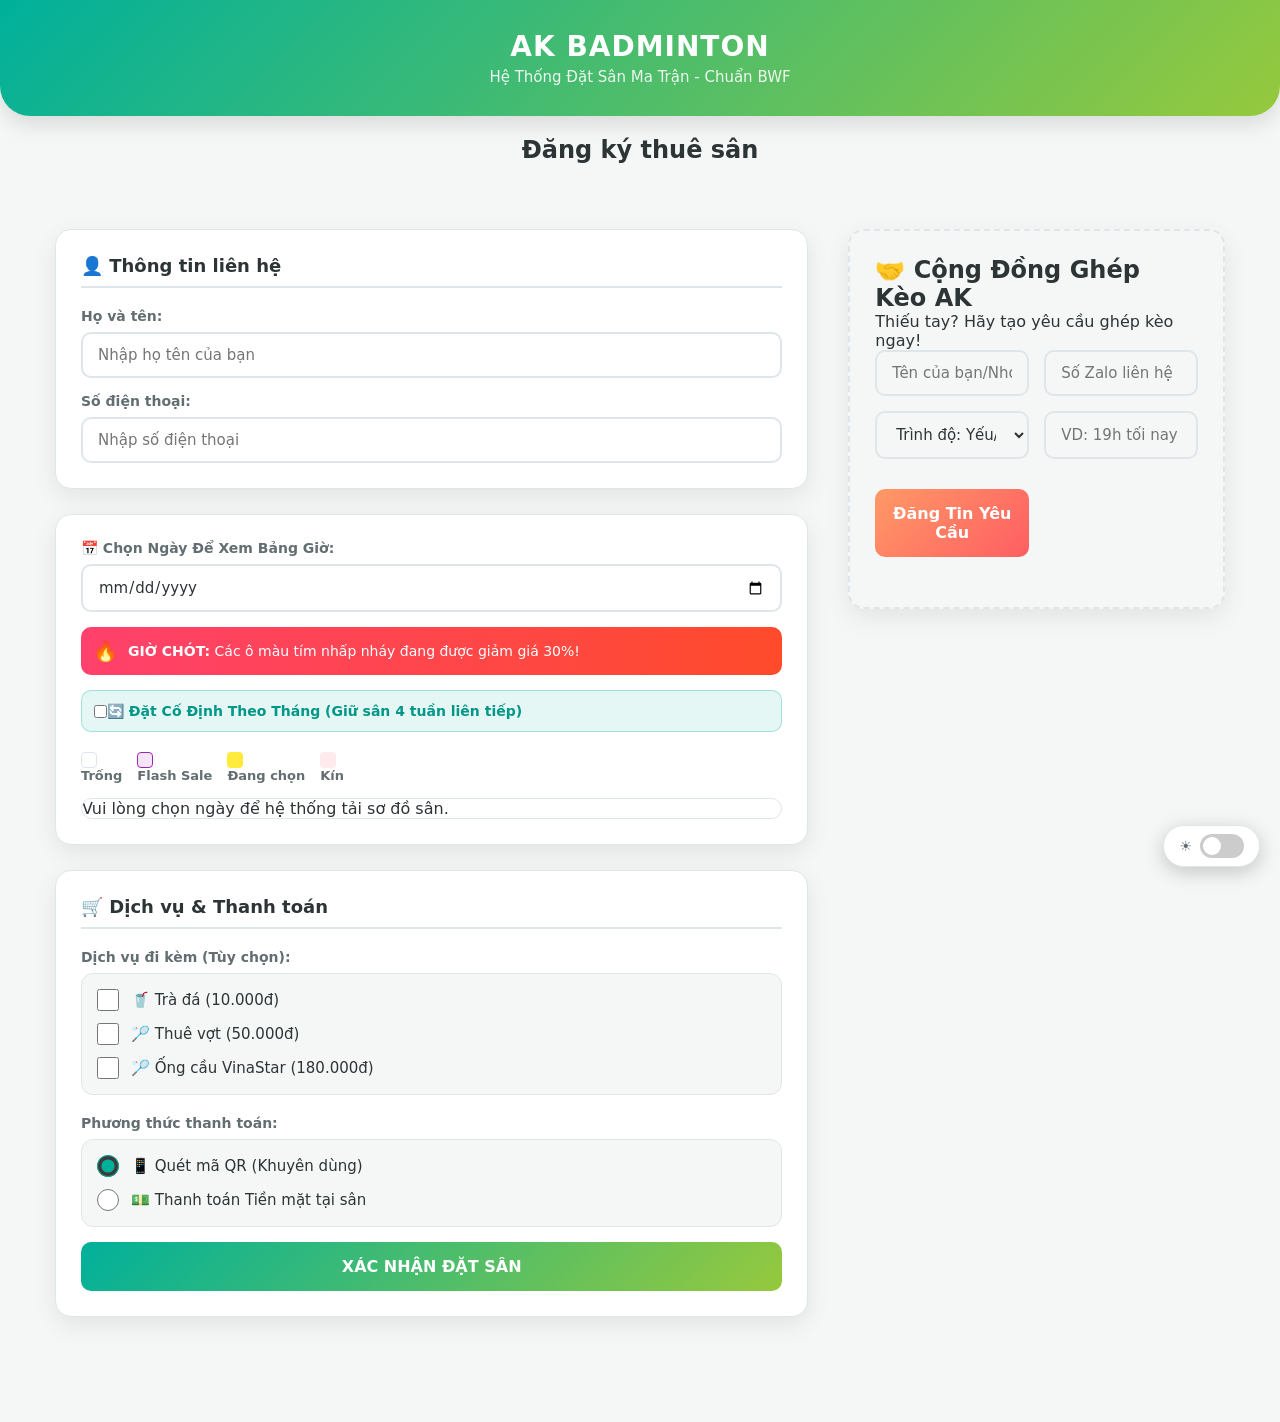
==== commit 332669ff: "Add files via upload" ====
--- a/index.html
+++ b/index.html
@@ -171,6 +171,6 @@
     
     <div id="toast-container"></div>
 
-    <script src="script.js"></script>
+<script type="module" src="script.js"></script>
 </body>
 </html>
